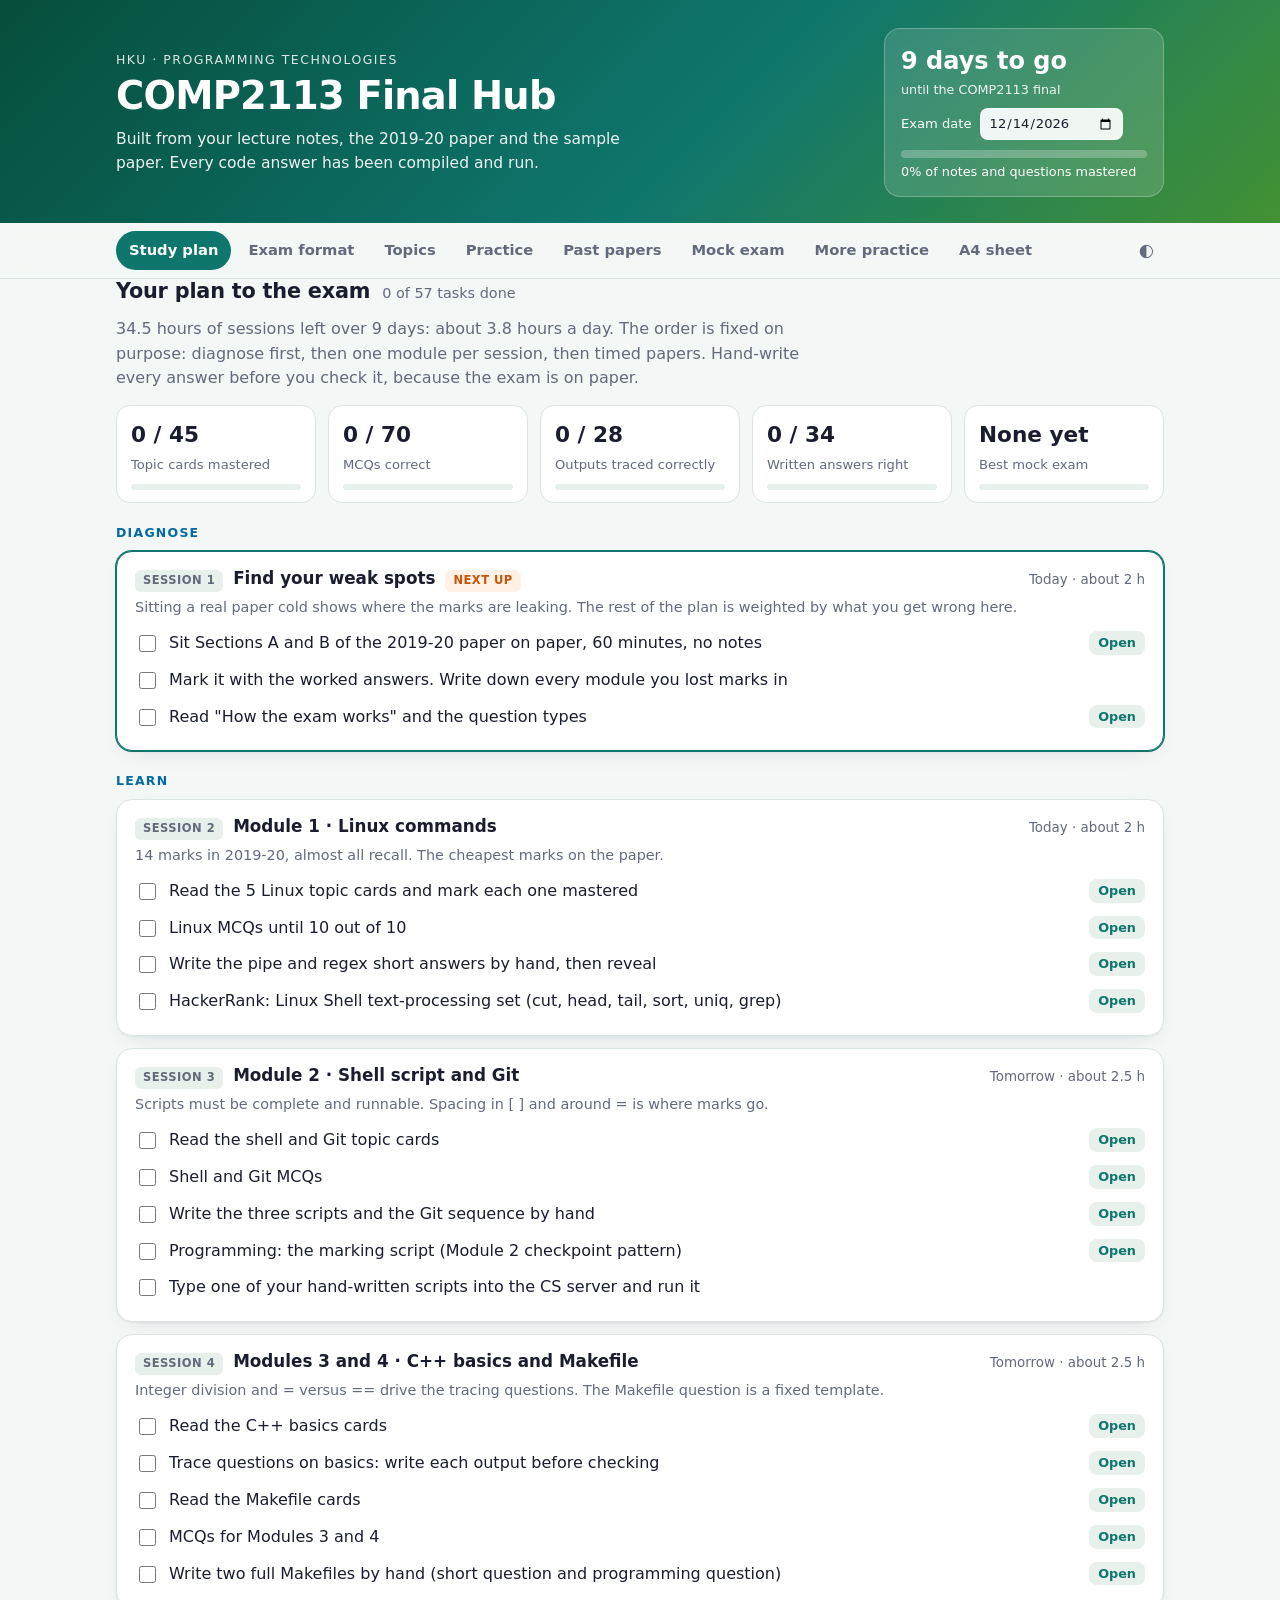
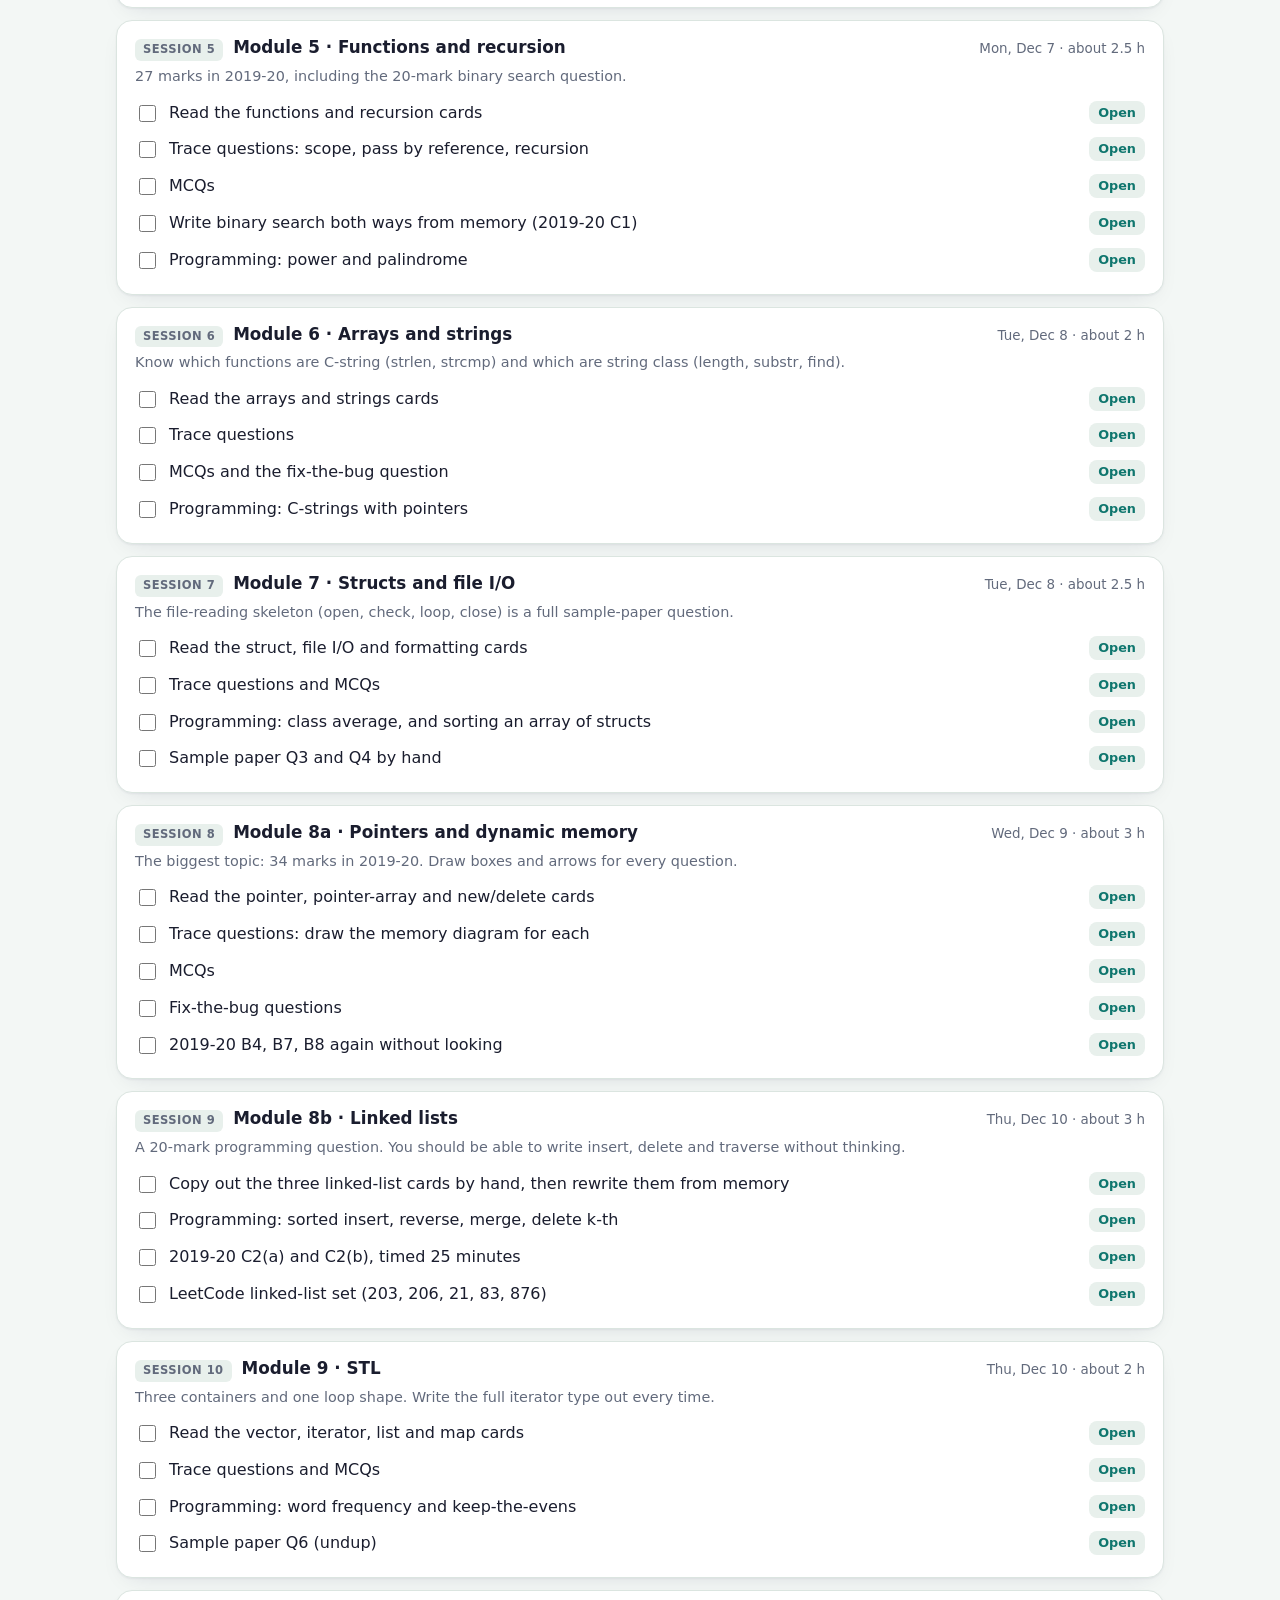
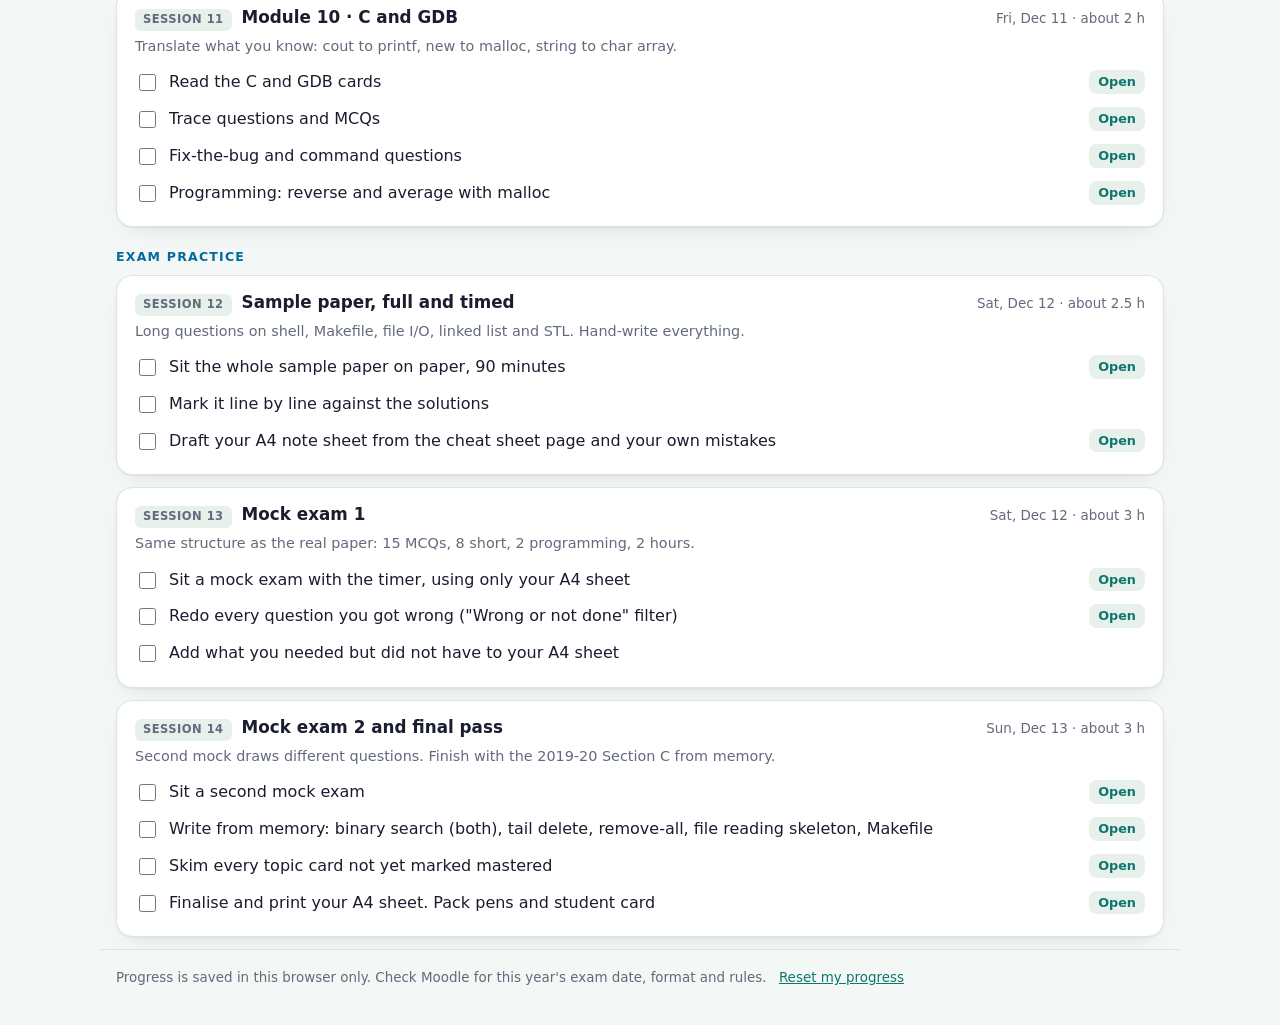
==== index.html @ 50d23483 "Add more external practice sources" ====
<!doctype html>
<html lang="en">
<head>
<meta charset="utf-8">
<meta name="viewport" content="width=device-width, initial-scale=1">
<title>COMP2113 Final Hub</title>
<meta name="description" content="Study plan, topic notes, practice questions, worked past papers and timed mock exams for the HKU COMP2113 final exam.">
<link rel="icon" href="data:image/svg+xml,%3Csvg xmlns='http://www.w3.org/2000/svg' viewBox='0 0 64 64'%3E%3Crect width='64' height='64' rx='14' fill='%230f766e'/%3E%3Ctext x='32' y='43' font-family='monospace' font-size='30' font-weight='700' text-anchor='middle' fill='white'%3E%3E_%3C/text%3E%3C/svg%3E">
<link rel="stylesheet" href="styles.css">
<script>
  try { var t = JSON.parse(localStorage.getItem('c2113') || '{}').theme; if (t) document.documentElement.dataset.theme = t; } catch (e) {}
</script>
</head>
<body>
<header class="hero">
  <div class="wrap hero-in">
    <div class="hero-text">
      <p class="eyebrow">HKU · Programming Technologies</p>
      <h1>COMP2113 Final Hub</h1>
      <p class="sub">Built from your lecture notes, the 2019-20 paper and the sample paper. Every code answer has been compiled and run.</p>
    </div>
    <div class="hero-side">
      <div class="count" id="count"></div>
      <label class="date">Exam date <input type="date" id="examDate"></label>
      <div class="overall">
        <div class="bar"><i id="overallBar"></i></div>
        <span id="overallTxt"></span>
      </div>
    </div>
  </div>
</header>

<nav class="tabs" id="tabs">
  <div class="wrap tabs-in">
    <button data-tab="plan">Study plan</button>
    <button data-tab="types">Exam format</button>
    <button data-tab="topics">Topics</button>
    <button data-tab="practice">Practice</button>
    <button data-tab="papers">Past papers</button>
    <button data-tab="mock">Mock exam</button>
    <button data-tab="external">More practice</button>
    <button data-tab="sheet">A4 sheet</button>
    <span class="spacer"></span>
    <button class="icon" id="themeBtn" title="Switch light / dark" aria-label="Switch light or dark theme">◐</button>
  </div>
</nav>

<main class="wrap" id="view"></main>

<footer class="wrap foot">
  Progress is saved in this browser only. Check Moodle for this year's exam date, format and rules.
  <button class="link" id="resetBtn">Reset my progress</button>
</footer>

<script src="data/topics.js"></script>
<script src="data/practice.js"></script>
<script src="data/papers.js"></script>
<script src="data/plan.js"></script>
<script src="data/sheet.js"></script>
<script src="app.js"></script>
</body>
</html>
---- styles.css ----
:root {
  --bg: #f3f7f5; --card: #fff; --soft: #e8f0ec; --text: #1a1d2e; --muted: #626a7c; --line: #dbe5e0;
  --a1: #0f766e; --a2: #0369a1; --exam: #c2570c; --exam-bg: #fff1e6; --ok: #15803d; --ok-bg: #e7f6ec;
  --bad: #b91c1c; --bad-bg: #fdecec; --code-bg: #f4f8f6; --code-text: #1f2437;
  --kw: #6d28d9; --str: #0f766e; --com: #7a8194; --num: #b45309;
  --shadow: 0 1px 2px rgba(20,20,60,.05), 0 8px 24px -12px rgba(20,20,60,.15);
  --hero: linear-gradient(135deg, #064e3b 0%, #0f766e 55%, #65a30d 130%);
  --mono: ui-monospace, "Cascadia Code", "SF Mono", Consolas, Menlo, monospace;
}
@media (prefers-color-scheme: dark) { :root:not([data-theme="light"]) {
  --bg: #0b1412; --card: #12201c; --soft: #182a25; --text: #e9ebf7; --muted: #9aa1b8; --line: #25392f;
  --a1: #34d399; --a2: #7dd3fc; --exam: #fb923c; --exam-bg: #33210f; --ok: #4ade80; --ok-bg: #12301f;
  --bad: #f87171; --bad-bg: #3a1717; --code-bg: #0d1815; --code-text: #dfe3f5;
  --kw: #b79cff; --str: #5eead4; --com: #7f87a3; --num: #fbbf24;
  --shadow: 0 1px 2px rgba(0,0,0,.3), 0 10px 28px -14px rgba(0,0,0,.6);
} }
:root[data-theme="dark"] {
  --bg: #0b1412; --card: #12201c; --soft: #182a25; --text: #e9ebf7; --muted: #9aa1b8; --line: #25392f;
  --a1: #34d399; --a2: #7dd3fc; --exam: #fb923c; --exam-bg: #33210f; --ok: #4ade80; --ok-bg: #12301f;
  --bad: #f87171; --bad-bg: #3a1717; --code-bg: #0d1815; --code-text: #dfe3f5;
  --kw: #b79cff; --str: #5eead4; --com: #7f87a3; --num: #fbbf24;
  --shadow: 0 1px 2px rgba(0,0,0,.3), 0 10px 28px -14px rgba(0,0,0,.6);
}

* { box-sizing: border-box; }
html { scroll-behavior: smooth; }
body { margin: 0; background: var(--bg); color: var(--text); font: 16px/1.55 system-ui, -apple-system, "Segoe UI", Roboto, sans-serif; }
.wrap { max-width: 1080px; margin: 0 auto; padding: 0 16px; }
h1, h2, h3 { line-height: 1.2; text-wrap: balance; margin: 0; }
p { margin: 0; }
button { font: inherit; color: inherit; cursor: pointer; }
a { color: var(--a1); }
code { font-family: var(--mono); font-size: .88em; background: var(--soft); padding: .08em .35em; border-radius: 5px; }
:focus-visible { outline: 2px solid var(--a1); outline-offset: 2px; }

/* hero */
.hero { background: var(--hero); color: #fff; }
.hero-in { display: flex; gap: 24px; align-items: center; justify-content: space-between; padding-top: 28px; padding-bottom: 26px; flex-wrap: wrap; }
.hero-text { flex: 1 1 380px; }
.eyebrow { font-size: .78rem; letter-spacing: .12em; text-transform: uppercase; opacity: .85; }
.hero h1 { font-size: clamp(1.7rem, 4vw, 2.4rem); margin: 4px 0 8px; letter-spacing: -.02em; }
.sub { opacity: .92; max-width: 56ch; font-size: .97rem; }
.hero-side { flex: 0 1 280px; background: rgba(255,255,255,.14); border: 1px solid rgba(255,255,255,.25); border-radius: 16px; padding: 14px 16px; backdrop-filter: blur(6px); }
.count { font-size: 1.5rem; font-weight: 700; font-variant-numeric: tabular-nums; }
.count small { display: block; font-size: .8rem; font-weight: 500; opacity: .9; }
.date { display: flex; align-items: center; gap: 8px; font-size: .82rem; margin: 8px 0 10px; }
.date input { font: inherit; padding: 4px 8px; border-radius: 8px; border: 1px solid rgba(255,255,255,.5); background: rgba(255,255,255,.92); color: #1a1d2e; }
.overall { font-size: .8rem; }
.overall .bar { background: rgba(255,255,255,.25); margin-bottom: 4px; }
.overall .bar i { background: #fff; }

/* tabs */
.tabs { position: sticky; top: 0; z-index: 20; background: color-mix(in srgb, var(--bg) 88%, transparent); backdrop-filter: blur(10px); border-bottom: 1px solid var(--line); }
.tabs-in { display: flex; gap: 4px; overflow-x: auto; padding-top: 8px; padding-bottom: 8px; scrollbar-width: none; }
.tabs-in::-webkit-scrollbar { display: none; }
.tabs button { border: 0; background: none; padding: 8px 13px; border-radius: 999px; white-space: nowrap; color: var(--muted); font-weight: 600; font-size: .92rem; }
.tabs button:hover { background: var(--soft); color: var(--text); }
.tabs button.on { background: var(--a1); color: #fff; }
:root[data-theme="dark"] .tabs button.on { color: #0b1412; }
@media (prefers-color-scheme: dark) { :root:not([data-theme="light"]) .tabs button.on { color: #0b1412; } }
.spacer { flex: 1; }
.tabs .icon { font-size: 1.1rem; padding: 6px 10px; }

main { padding-top: 22px; padding-bottom: 40px; min-height: 60vh; }
.foot { color: var(--muted); font-size: .84rem; padding-top: 18px; padding-bottom: 36px; border-top: 1px solid var(--line); }
.link { background: none; border: 0; color: var(--a1); text-decoration: underline; padding: 0; margin-left: 8px; }

/* shared */
.sec-head { display: flex; align-items: baseline; gap: 12px; flex-wrap: wrap; margin: 26px 0 12px; }
.sec-head:first-child { margin-top: 0; }
.sec-head h2 { font-size: 1.3rem; letter-spacing: -.01em; }
.sec-head .meta { color: var(--muted); font-size: .9rem; }
.lead { color: var(--muted); max-width: 70ch; margin-bottom: 14px; }
.card { background: var(--card); border: 1px solid var(--line); border-radius: 16px; padding: 16px 18px; box-shadow: var(--shadow); }
.stack { display: grid; gap: 14px; grid-template-columns: minmax(0, 1fr); }
.stack > *, .grid2 > * { min-width: 0; }
.grid2 { display: grid; gap: 14px; grid-template-columns: repeat(auto-fit, minmax(300px, 1fr)); }
.bar { height: 8px; border-radius: 99px; background: var(--soft); overflow: hidden; }
.bar i { display: block; height: 100%; width: 0; border-radius: 99px; background: var(--a1); transition: width .3s; }
.bar.ok i { background: var(--ok); }
.chips { display: flex; gap: 6px; flex-wrap: wrap; margin-bottom: 14px; }
.chip { border: 1px solid var(--line); background: var(--card); border-radius: 999px; padding: 5px 12px; font-size: .86rem; font-weight: 600; color: var(--muted); }
.chip:hover { color: var(--text); border-color: var(--a1); }
.chip.on { background: var(--a1); border-color: var(--a1); color: #fff; }
:root[data-theme="dark"] .chip.on { color: #0b1412; }
@media (prefers-color-scheme: dark) { :root:not([data-theme="light"]) .chip.on { color: #0b1412; } }
.chip .n { opacity: .75; font-weight: 500; margin-left: 4px; font-variant-numeric: tabular-nums; }
.tag { display: inline-block; font-size: .72rem; font-weight: 700; letter-spacing: .04em; text-transform: uppercase; padding: 2px 8px; border-radius: 6px; background: var(--soft); color: var(--muted); white-space: nowrap; }
.tag.exam { background: var(--exam-bg); color: var(--exam); }
.tag.ok { background: var(--ok-bg); color: var(--ok); }
.tag.bad { background: var(--bad-bg); color: var(--bad); }
.btn { border: 1px solid var(--line); background: var(--card); border-radius: 10px; padding: 7px 14px; font-weight: 600; font-size: .9rem; }
.btn:hover { border-color: var(--a1); }
.btn.pri { background: var(--a1); border-color: var(--a1); color: #fff; }
:root[data-theme="dark"] .btn.pri { color: #0b1412; }
@media (prefers-color-scheme: dark) { :root:not([data-theme="light"]) .btn.pri { color: #0b1412; } }
.btn.sm { padding: 4px 10px; font-size: .82rem; }
.row { display: flex; gap: 8px; align-items: center; flex-wrap: wrap; }
.muted { color: var(--muted); }
.small { font-size: .86rem; }

pre { margin: 10px 0; background: var(--code-bg); color: var(--code-text); border: 1px solid var(--line); border-radius: 12px; padding: 12px 14px; overflow-x: auto; font: 13.5px/1.55 var(--mono); tab-size: 4; }
pre .k { color: var(--kw); font-weight: 600; } pre .s { color: var(--str); } pre .c { color: var(--com); font-style: italic; } pre .n { color: var(--num); }

/* plan */
.today { border-color: var(--a1); box-shadow: 0 0 0 1px var(--a1), var(--shadow); }
.sess-top { display: flex; gap: 10px; align-items: baseline; flex-wrap: wrap; }
.sess-top h3 { font-size: 1.05rem; }
.sess-top .when { margin-left: auto; color: var(--muted); font-size: .84rem; font-variant-numeric: tabular-nums; }
.why { color: var(--muted); font-size: .9rem; margin: 4px 0 8px; }
.tasks { list-style: none; margin: 0; padding: 0; display: grid; gap: 2px; }
.tasks li { display: flex; gap: 10px; align-items: flex-start; padding: 5px 0; }
.tasks input { margin-top: 4px; width: 17px; height: 17px; accent-color: var(--a1); flex: none; }
.tasks label { flex: 1; cursor: pointer; }
.tasks li.done label { color: var(--muted); text-decoration: line-through; }
.go { border: 0; background: var(--soft); color: var(--a1); border-radius: 8px; padding: 2px 9px; font-size: .8rem; font-weight: 700; flex: none; }
.go:hover { background: var(--a1); color: #fff; }
.phase { font-size: .78rem; font-weight: 700; letter-spacing: .1em; text-transform: uppercase; color: var(--a2); margin: 20px 0 8px; }
.stats { display: grid; grid-template-columns: repeat(auto-fit, minmax(150px, 1fr)); gap: 12px; margin-bottom: 18px; }
.stat { background: var(--card); border: 1px solid var(--line); border-radius: 14px; padding: 12px 14px; }
.stat b { display: block; font-size: 1.35rem; font-variant-numeric: tabular-nums; }
.stat span { color: var(--muted); font-size: .82rem; }
.stat .bar { margin-top: 8px; height: 6px; }

/* topics */
.tcard h3 { font-size: 1.02rem; display: flex; gap: 8px; align-items: center; flex-wrap: wrap; }
.tcard h3 .master { margin-left: auto; }
.tcard ul { margin: 8px 0 0; padding-left: 18px; }
.tcard li { margin: 3px 0; font-size: .93rem; }
.trap { margin-top: 10px; background: var(--exam-bg); color: var(--text); border-left: 3px solid var(--exam); border-radius: 0 10px 10px 0; padding: 8px 12px; font-size: .92rem; }
.trap b { color: var(--exam); }
.master { border: 1px solid var(--line); background: none; border-radius: 999px; padding: 2px 10px; font-size: .78rem; font-weight: 700; color: var(--muted); }
.master.on { background: var(--ok-bg); border-color: var(--ok); color: var(--ok); }
.mod-head { display: flex; gap: 12px; align-items: center; margin: 26px 0 6px; }
.mod-head .num { width: 34px; height: 34px; border-radius: 10px; background: var(--a1); color: #fff; display: grid; place-items: center; font-weight: 800; flex: none; }
:root[data-theme="dark"] .mod-head .num { color: #0b1412; }
@media (prefers-color-scheme: dark) { :root:not([data-theme="light"]) .mod-head .num { color: #0b1412; } }
.mod-head h2 { font-size: 1.2rem; }
.search { font: inherit; padding: 7px 12px; border-radius: 10px; border: 1px solid var(--line); background: var(--card); color: var(--text); min-width: 200px; flex: 1 1 200px; max-width: 320px; }

/* questions */
.q { scroll-margin-top: 70px; }
.q-top { display: flex; gap: 8px; align-items: center; flex-wrap: wrap; margin-bottom: 6px; }
.q-top .num { font-weight: 800; color: var(--a1); }
.q-top .marks { margin-left: auto; color: var(--muted); font-size: .82rem; }
.q-text { font-size: .98rem; }
.opts { display: grid; gap: 6px; margin-top: 10px; }
.opt { text-align: left; border: 1px solid var(--line); background: var(--card); border-radius: 10px; padding: 8px 12px; display: flex; gap: 10px; align-items: baseline; font-size: .95rem; }
.opt:hover:not(:disabled) { border-color: var(--a1); }
.opt b { color: var(--muted); flex: none; }
.opt.mono span { font-family: var(--mono); font-size: .88rem; }
.opt.sel { border-color: var(--a1); background: var(--soft); }
.opt.right { border-color: var(--ok); background: var(--ok-bg); }
.opt.wrong { border-color: var(--bad); background: var(--bad-bg); }
.opt:disabled { cursor: default; color: inherit; }
.explain { margin-top: 10px; padding: 9px 12px; border-radius: 10px; background: var(--soft); font-size: .92rem; }
.explain.ok { background: var(--ok-bg); } .explain.bad { background: var(--bad-bg); }
.ans-in { font: 14px var(--mono); padding: 8px 10px; border-radius: 10px; border: 1px solid var(--line); background: var(--code-bg); color: var(--code-text); flex: 1 1 220px; min-width: 0; }
textarea.ans-in { width: 100%; min-height: 110px; resize: vertical; display: block; margin-top: 8px; }
.notes { margin: 8px 0 0; padding-left: 18px; font-size: .92rem; }

/* exam format */
.wbar { display: grid; grid-template-columns: 150px 1fr 44px; gap: 10px; align-items: center; font-size: .9rem; padding: 4px 0; }
.wbar .bar { height: 12px; }
.wbar .v { text-align: right; font-variant-numeric: tabular-nums; font-weight: 700; }
.wbar small { grid-column: 2 / 4; color: var(--muted); margin-top: -4px; }
table.plain { border-collapse: collapse; width: 100%; font-size: .93rem; }
table.plain th, table.plain td { text-align: left; padding: 7px 10px; border-bottom: 1px solid var(--line); vertical-align: top; }
table.plain th { color: var(--muted); font-size: .78rem; text-transform: uppercase; letter-spacing: .06em; }
.steps { margin: 6px 0 0; padding-left: 20px; } .steps li { margin: 4px 0; }

/* mock */
.timer { position: sticky; top: 52px; z-index: 15; display: flex; gap: 12px; align-items: center; justify-content: space-between; background: var(--card); border: 1px solid var(--a1); border-radius: 14px; padding: 10px 16px; margin-bottom: 14px; box-shadow: var(--shadow); }
.timer .t { font: 700 1.4rem var(--mono); font-variant-numeric: tabular-nums; }
.timer .t.low { color: var(--bad); }
.score { font-size: 2.2rem; font-weight: 800; font-variant-numeric: tabular-nums; }
.self { display: flex; gap: 8px; align-items: center; margin-top: 10px; font-size: .9rem; }
.self input { width: 64px; font: inherit; padding: 4px 8px; border-radius: 8px; border: 1px solid var(--line); background: var(--card); color: var(--text); }

/* external */
.ext li { display: grid; grid-template-columns: auto 1fr; gap: 10px; padding: 7px 0; border-bottom: 1px solid var(--line); }
.ext li:last-child { border-bottom: 0; }
.ext ul { list-style: none; margin: 8px 0 0; padding: 0; }
.ext input { width: 17px; height: 17px; margin-top: 4px; accent-color: var(--a1); }
.ext a { font-weight: 600; text-decoration: none; } .ext a:hover { text-decoration: underline; }
.ext small { display: block; color: var(--muted); }

/* A4 sheet */
.sheet { background: #fff; color: #111; border: 1px solid var(--line); border-radius: 8px; padding: 14px; columns: 3 230px; column-gap: 14px; font-size: 11px; line-height: 1.32; }
.sheet h4 { margin: 0 0 3px; font-size: 11.5px; background: #111; color: #fff; padding: 1px 5px; border-radius: 3px; break-after: avoid; }
.sheet section { break-inside: avoid; margin-bottom: 7px; }
.sheet pre { margin: 2px 0; padding: 3px 5px; background: #f3f3f3; color: #111; border: 0; border-radius: 3px; font-size: 9.6px; line-height: 1.28; white-space: pre-wrap; }
.sheet p { margin: 2px 0; } .sheet b { color: #000; }
.sheet code { background: #eee; color: #111; font-size: 9.6px; padding: 0 2px; }

@media (max-width: 560px) {
  .wbar { grid-template-columns: 96px 1fr 36px; }
  .timer { top: 48px; }
  .card { padding: 14px; }
}
@media (prefers-reduced-motion: reduce) { * { transition: none !important; scroll-behavior: auto !important; } }

@media print {
  @page { size: A4; margin: 7mm; }
  body { background: #fff; }
  .hero, .tabs, .foot, .no-print { display: none !important; }
  main { padding: 0; max-width: none; }
  .sheet { border: 0; padding: 0; columns: 3; font-size: 7.6pt; }
  .sheet pre, .sheet code { font-size: 6.9pt; }
  .card { box-shadow: none; break-inside: avoid; }
  pre { white-space: pre-wrap; }
}
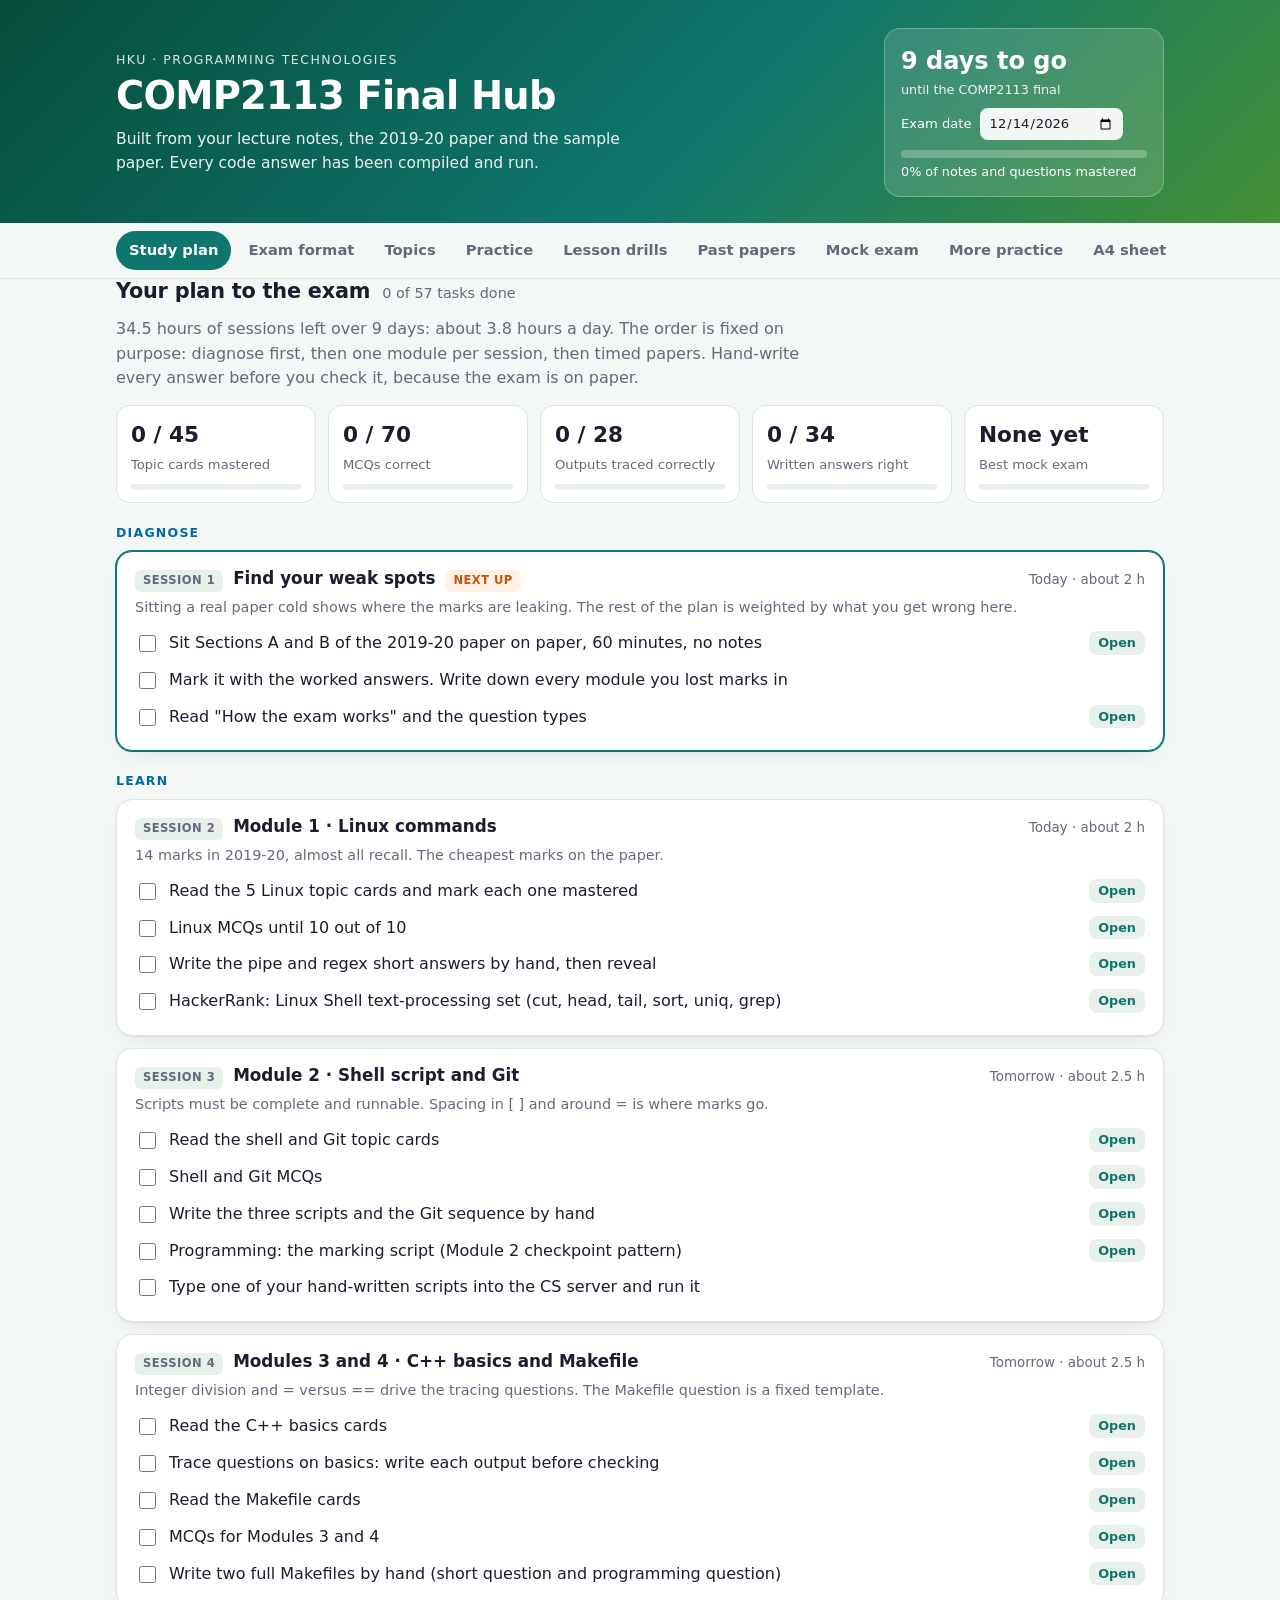
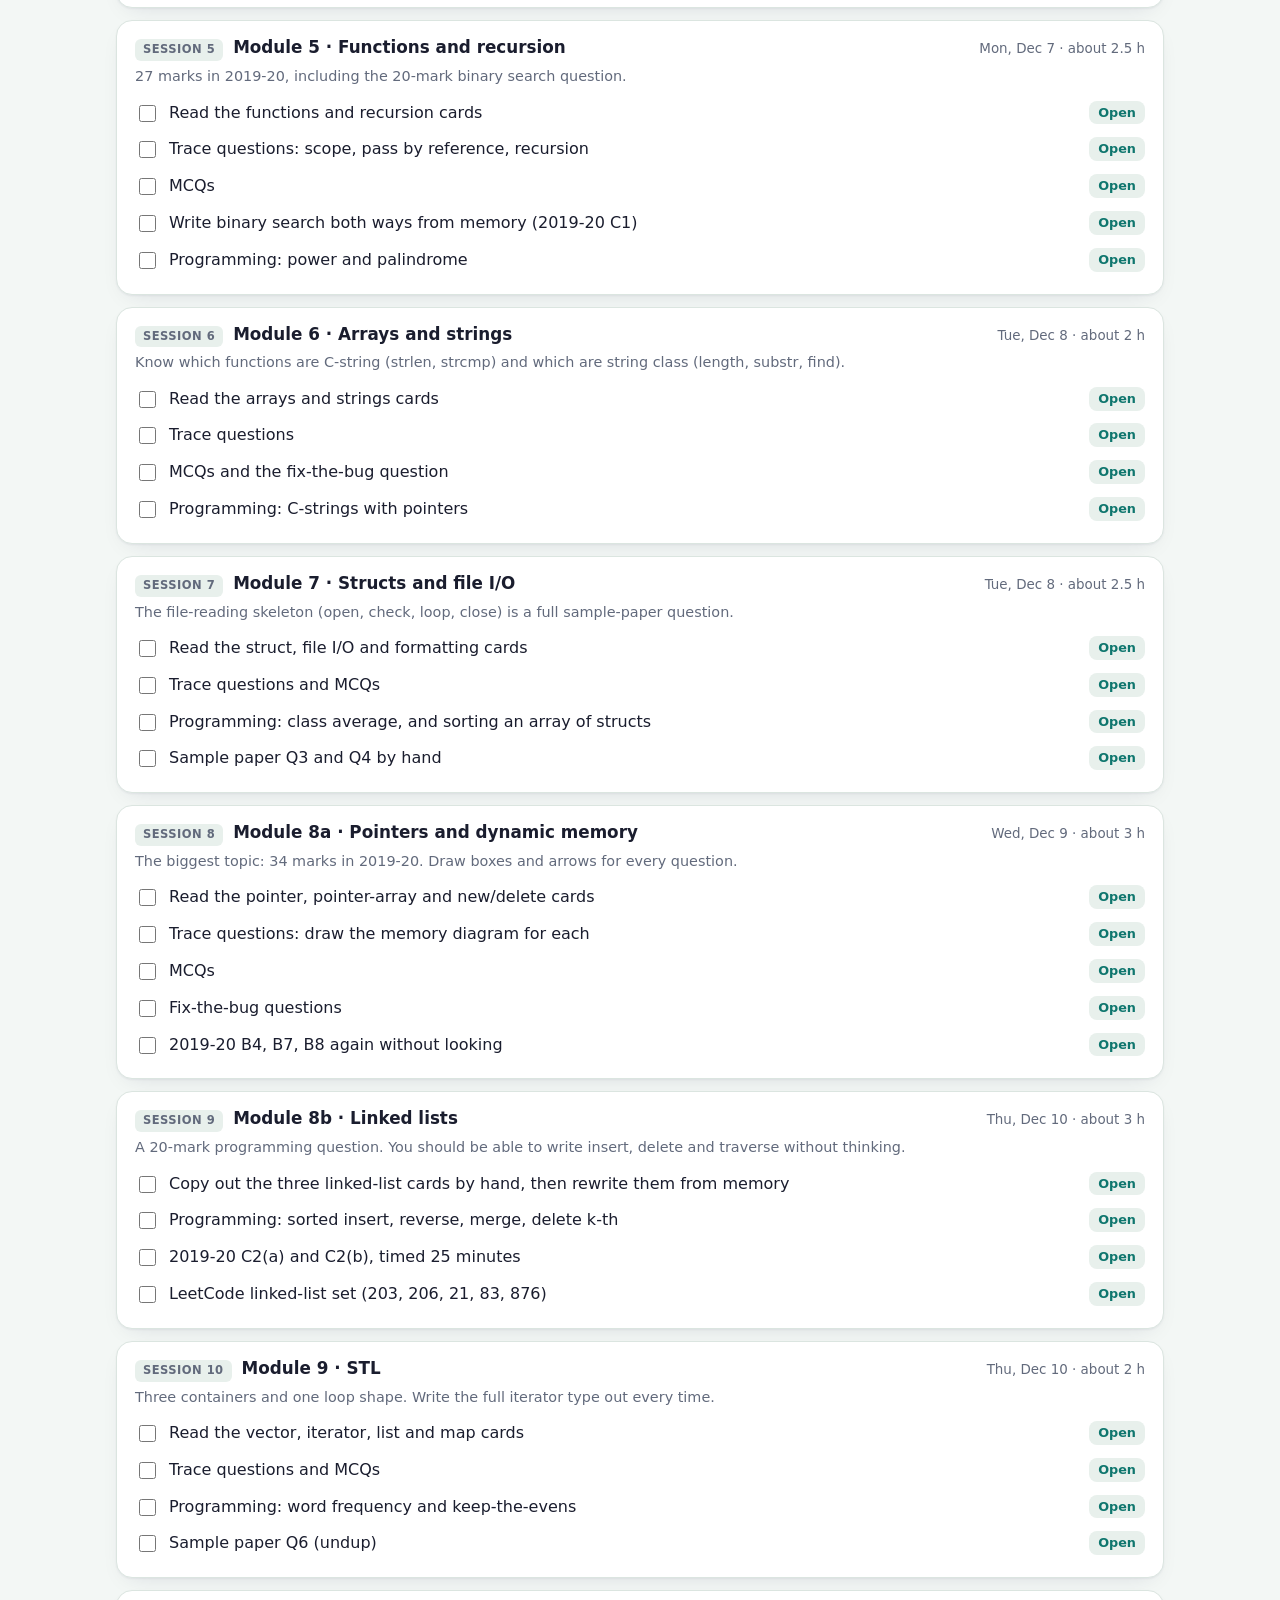
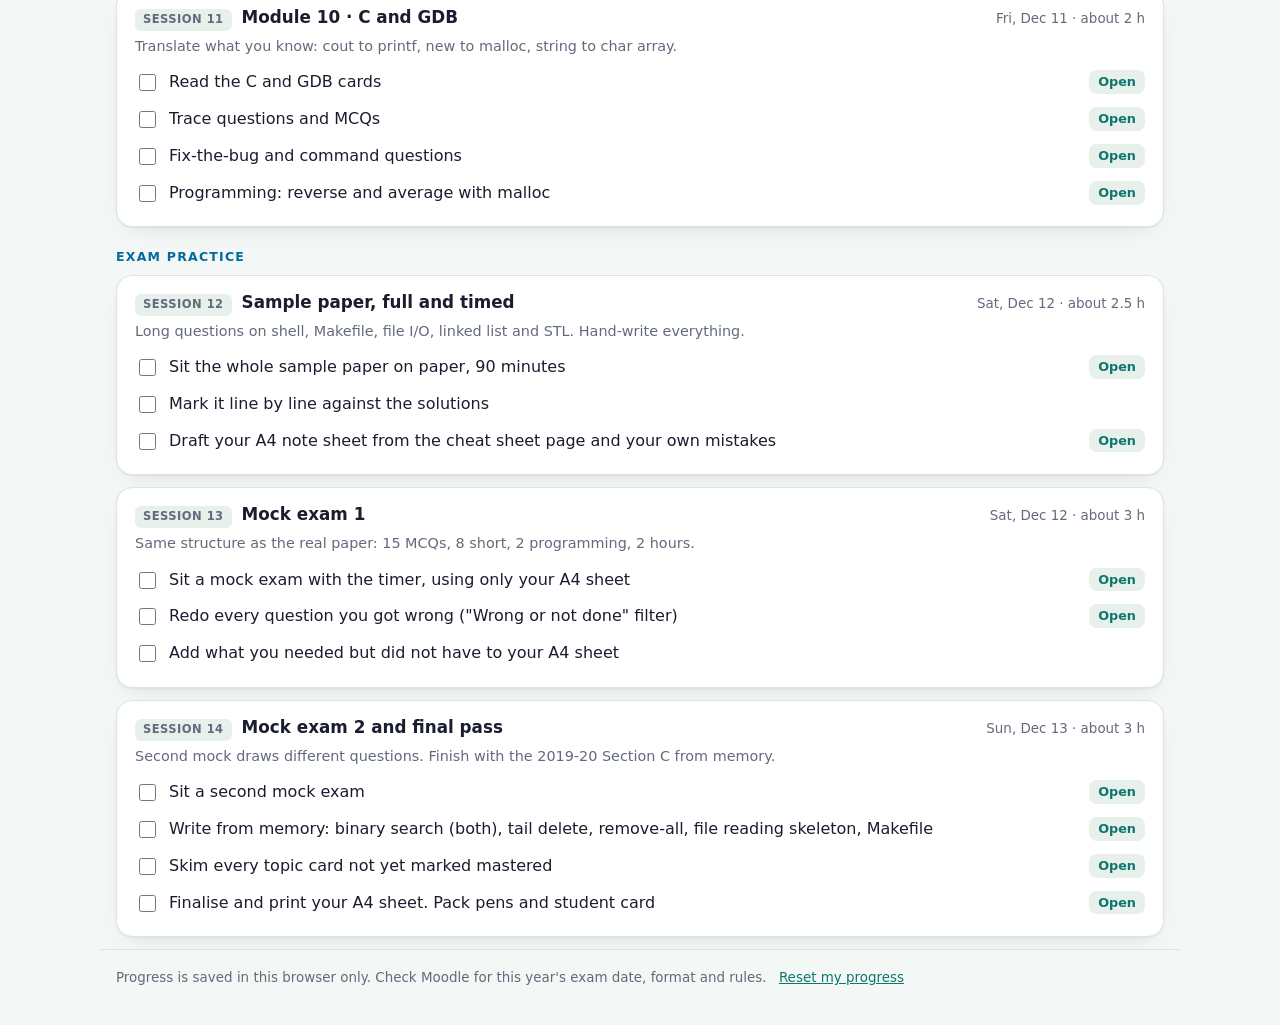
==== commit 58e1b540: "Add Lesson drills tab with detail MCQs for Modules 1-7" ====
--- a/index.html
+++ b/index.html
@@ -36,6 +36,7 @@
     <button data-tab="types">Exam format</button>
     <button data-tab="topics">Topics</button>
     <button data-tab="practice">Practice</button>
+    <button data-tab="drill">Lesson drills</button>
     <button data-tab="papers">Past papers</button>
     <button data-tab="mock">Mock exam</button>
     <button data-tab="external">More practice</button>
@@ -57,6 +58,13 @@
 <script src="data/papers.js"></script>
 <script src="data/plan.js"></script>
 <script src="data/sheet.js"></script>
+<script src="data/drill/m1.js"></script>
+<script src="data/drill/m2.js"></script>
+<script src="data/drill/m3.js"></script>
+<script src="data/drill/m4.js"></script>
+<script src="data/drill/m5.js"></script>
+<script src="data/drill/m6.js"></script>
+<script src="data/drill/m7.js"></script>
 <script src="app.js"></script>
 </body>
 </html>
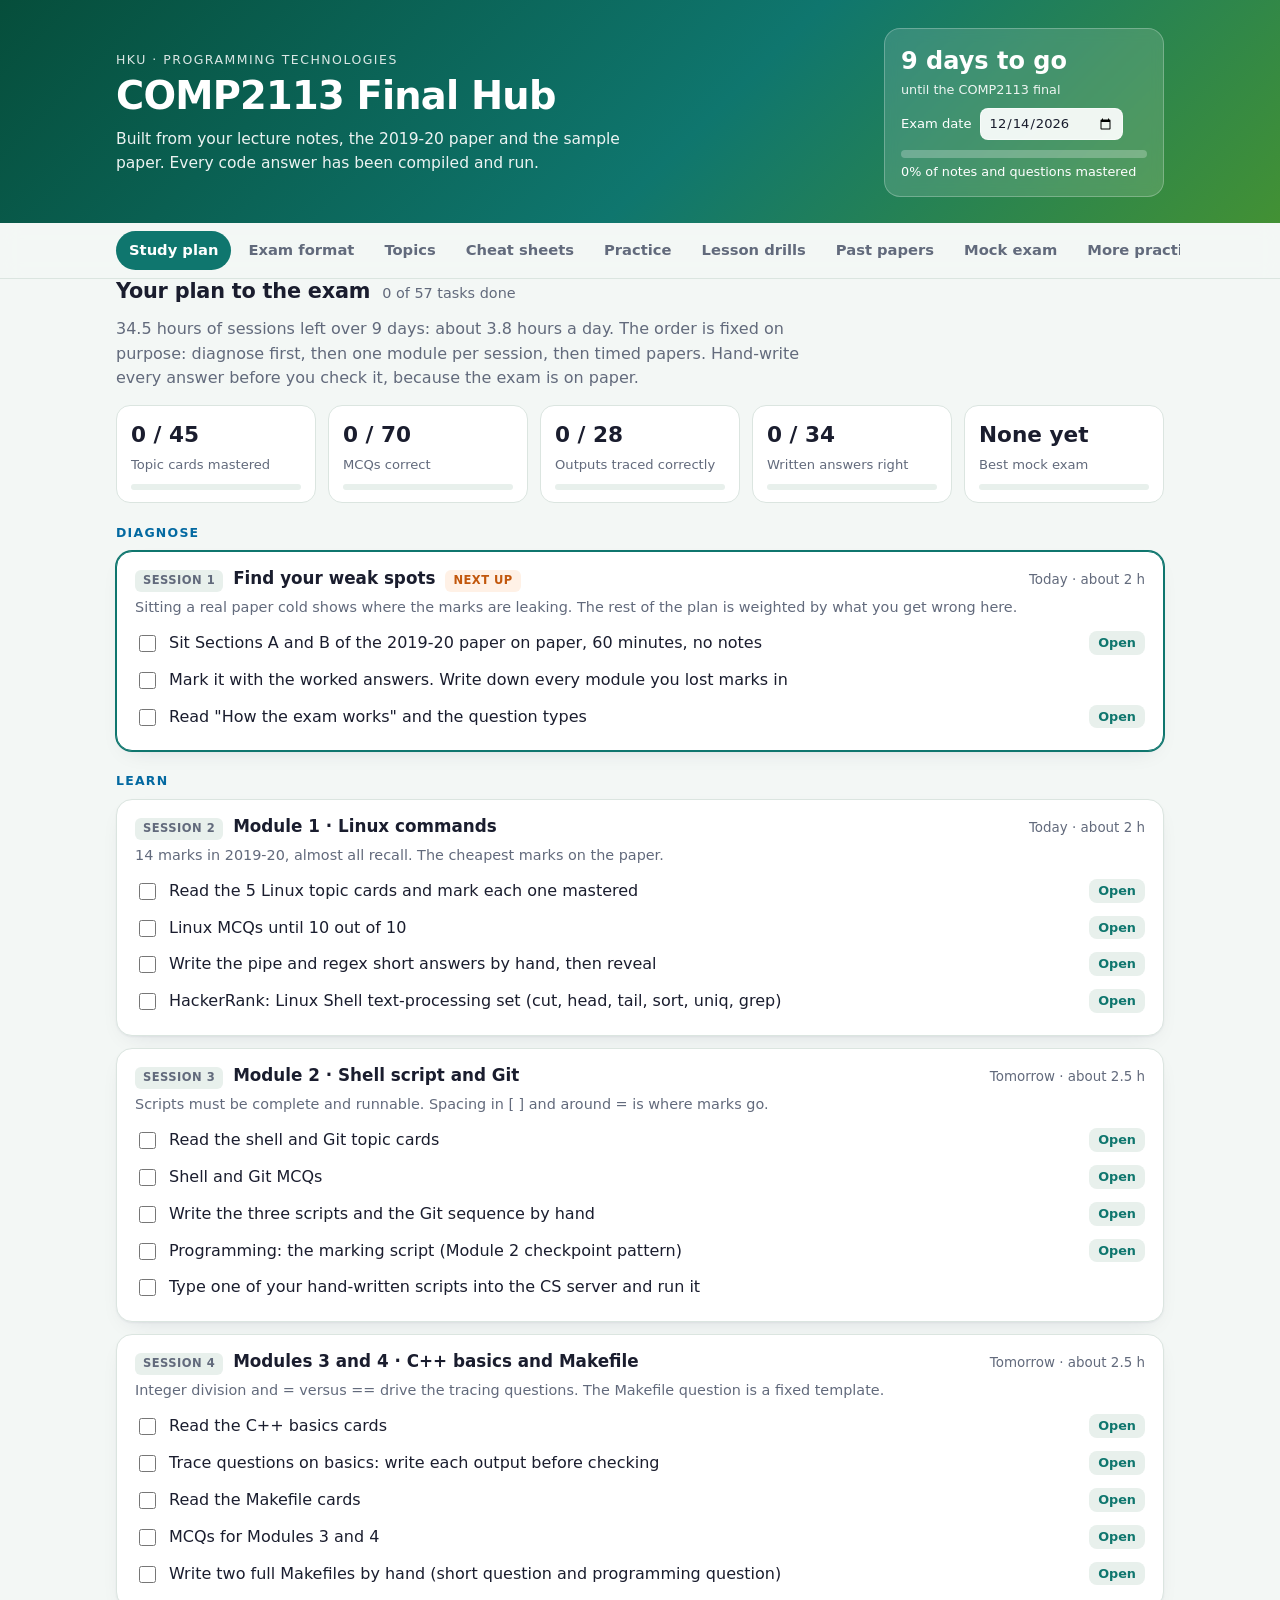
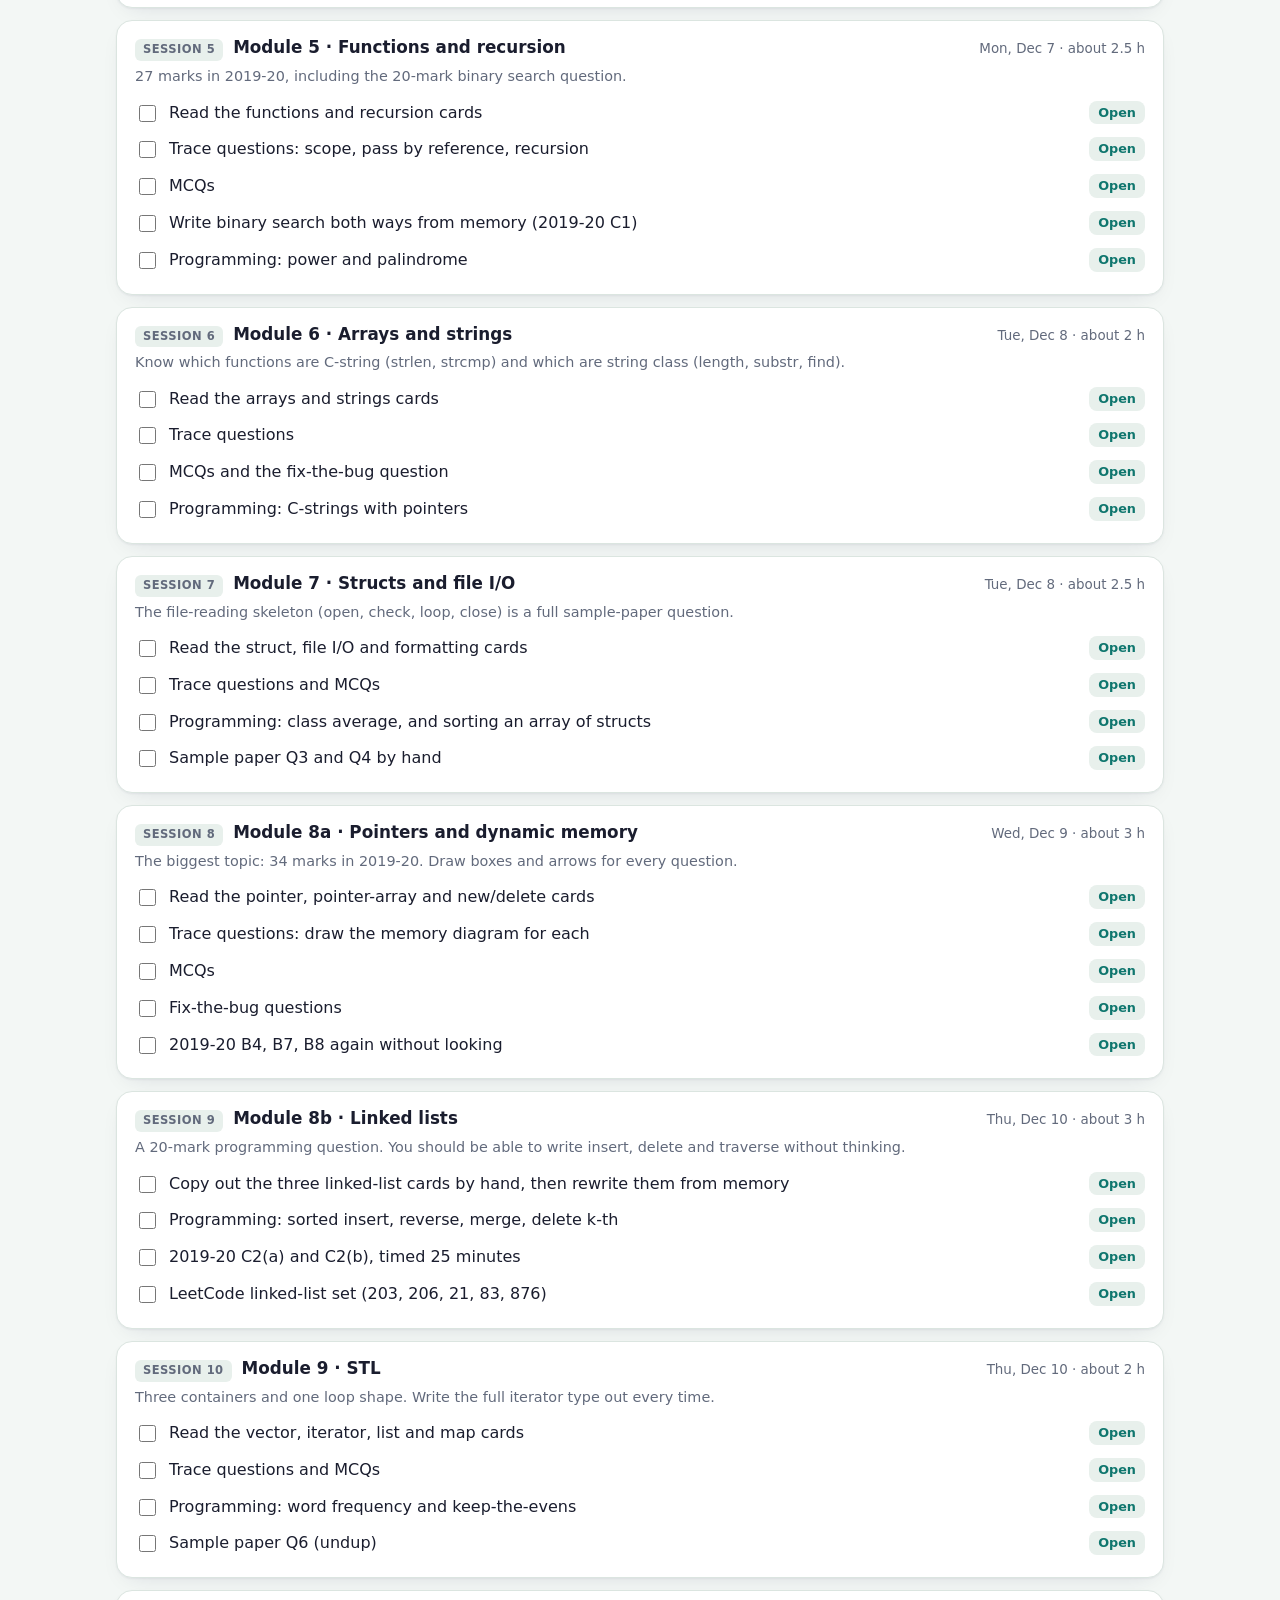
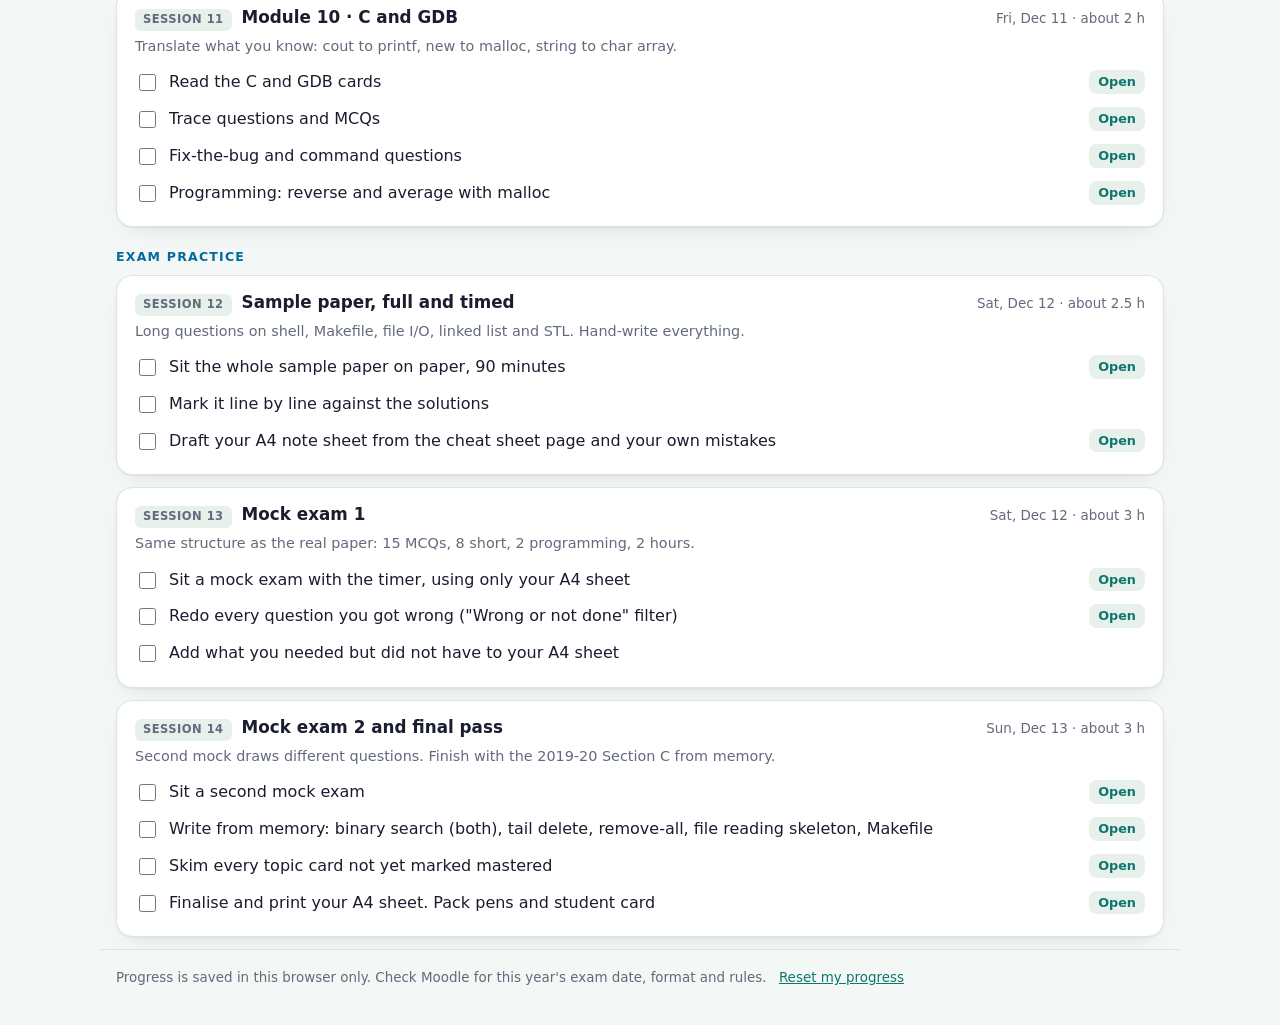
==== commit 4d60aa5a: "Add visual cheat sheets for every module and a Cheat sheets tab One page per module (M1-2 to M10) wi" ====
--- a/index.html
+++ b/index.html
@@ -35,6 +35,7 @@
     <button data-tab="plan">Study plan</button>
     <button data-tab="types">Exam format</button>
     <button data-tab="topics">Topics</button>
+    <button data-tab="cheats">Cheat sheets</button>
     <button data-tab="practice">Practice</button>
     <button data-tab="drill">Lesson drills</button>
     <button data-tab="papers">Past papers</button>
@@ -65,6 +66,9 @@
 <script src="data/drill/m5.js"></script>
 <script src="data/drill/m6.js"></script>
 <script src="data/drill/m7.js"></script>
+<script src="data/drill/m8.js"></script>
+<script src="data/drill/m9.js"></script>
+<script src="data/drill/m10.js"></script>
 <script src="app.js"></script>
 </body>
 </html>
--- a/styles.css
+++ b/styles.css
@@ -108,6 +108,14 @@
 .sess-top h3 { font-size: 1.05rem; }
 .sess-top .when { margin-left: auto; color: var(--muted); font-size: .84rem; font-variant-numeric: tabular-nums; }
 .why { color: var(--muted); font-size: .9rem; margin: 4px 0 8px; }
+.cheat { display: flex; flex-direction: column; gap: 6px; text-decoration: none; color: var(--text); transition: border-color .15s, transform .15s; }
+.cheat:hover, .cheat:focus-visible { border-color: var(--a1); transform: translateY(-2px); }
+.cheat h3 { font-size: 1.05rem; }
+.cheat .tag { align-self: flex-start; background: var(--a1); color: #fff; }
+:root[data-theme="dark"] .cheat .tag { color: #0b1412; }
+@media (prefers-color-scheme: dark) { :root:not([data-theme="light"]) .cheat .tag { color: #0b1412; } }
+.cheat small { color: var(--a1); font-weight: 600; margin-top: auto; }
+@media (prefers-reduced-motion: reduce) { .cheat { transition: none; } .cheat:hover { transform: none; } }
 .tasks { list-style: none; margin: 0; padding: 0; display: grid; gap: 2px; }
 .tasks li { display: flex; gap: 10px; align-items: flex-start; padding: 5px 0; }
 .tasks input { margin-top: 4px; width: 17px; height: 17px; accent-color: var(--a1); flex: none; }
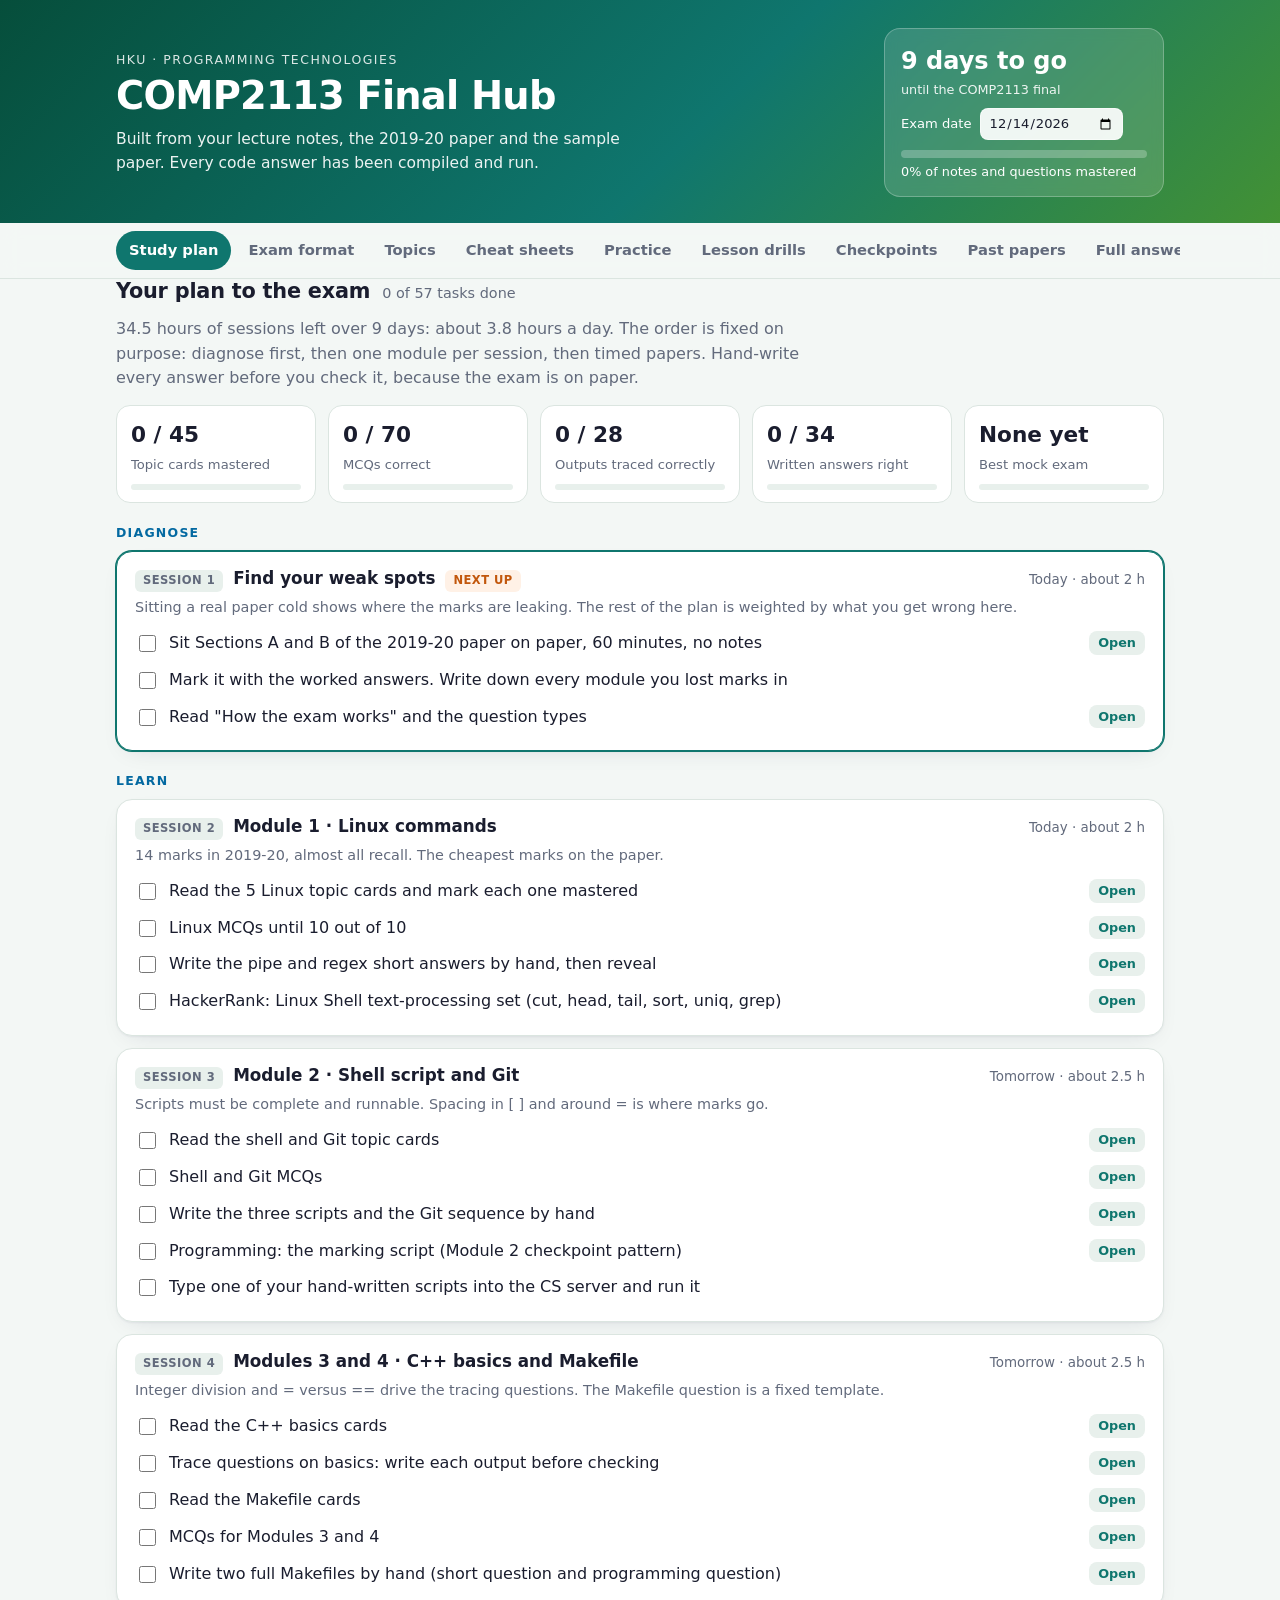
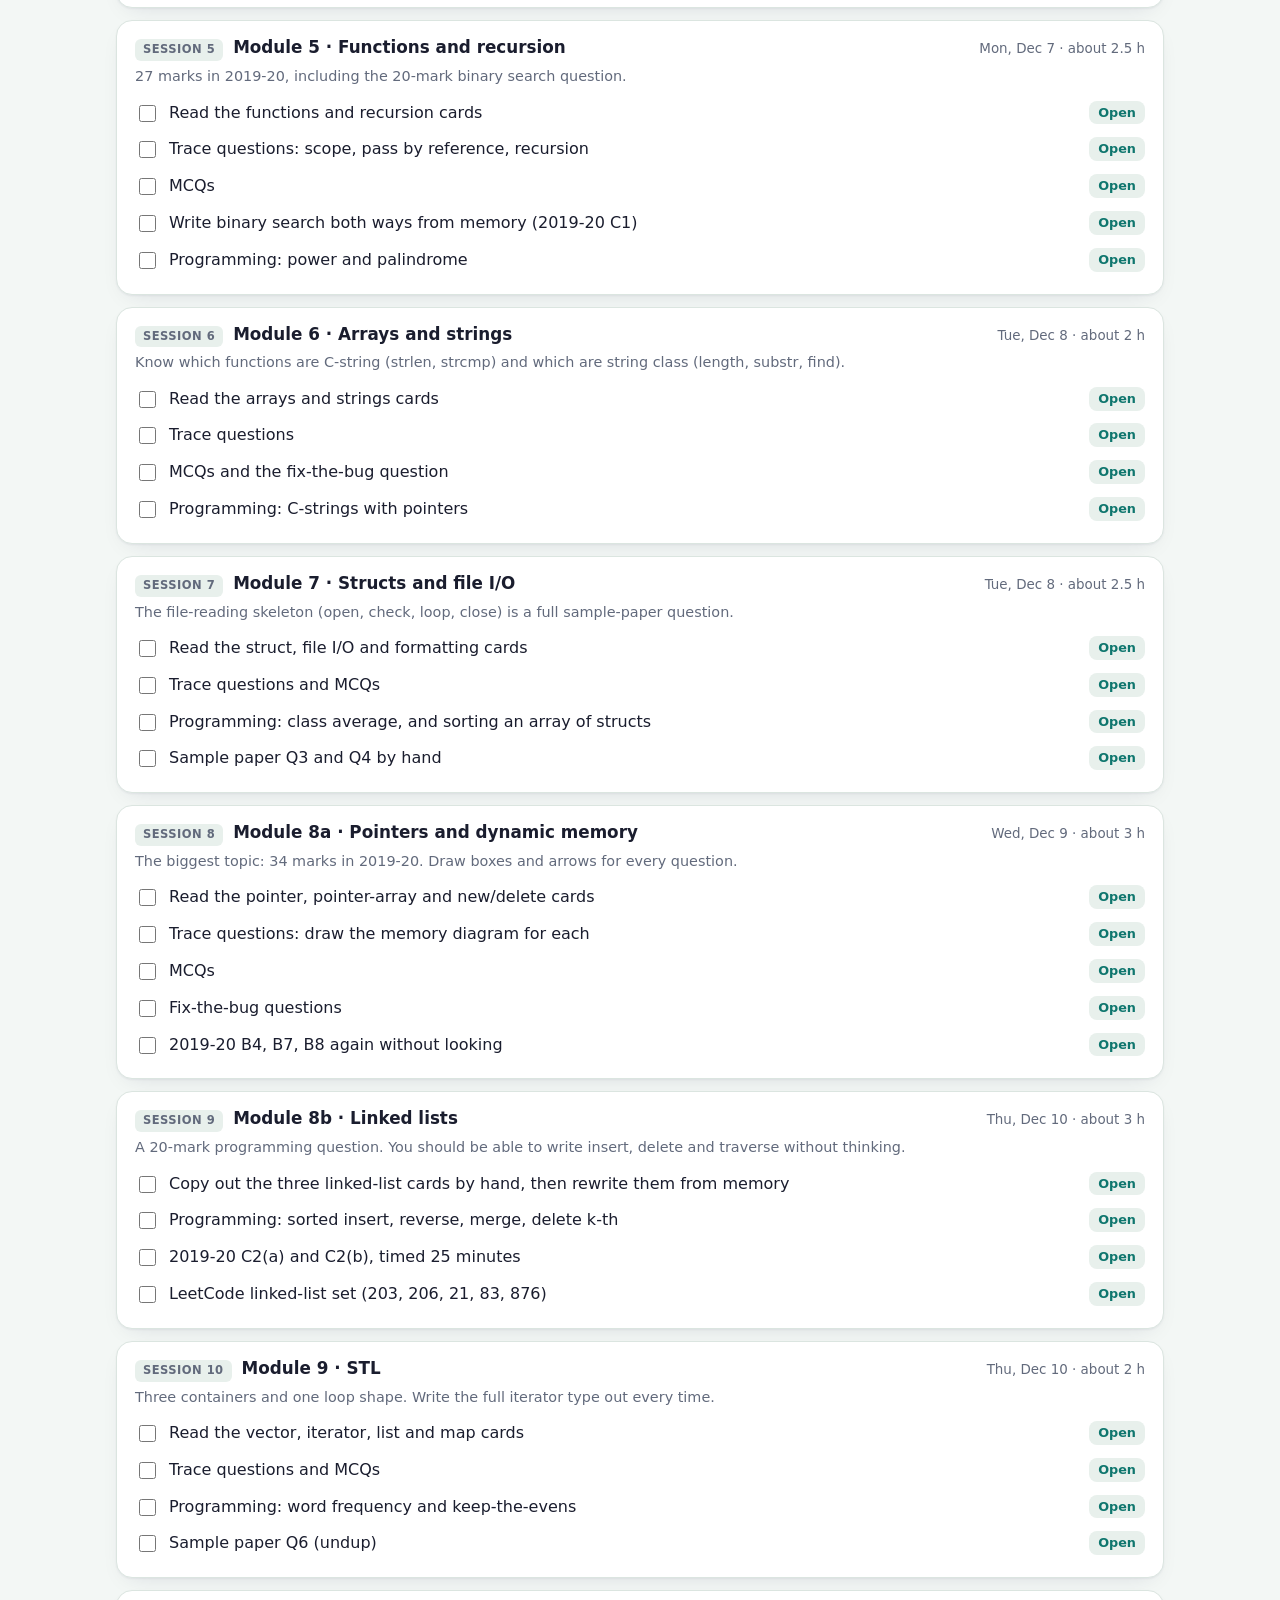
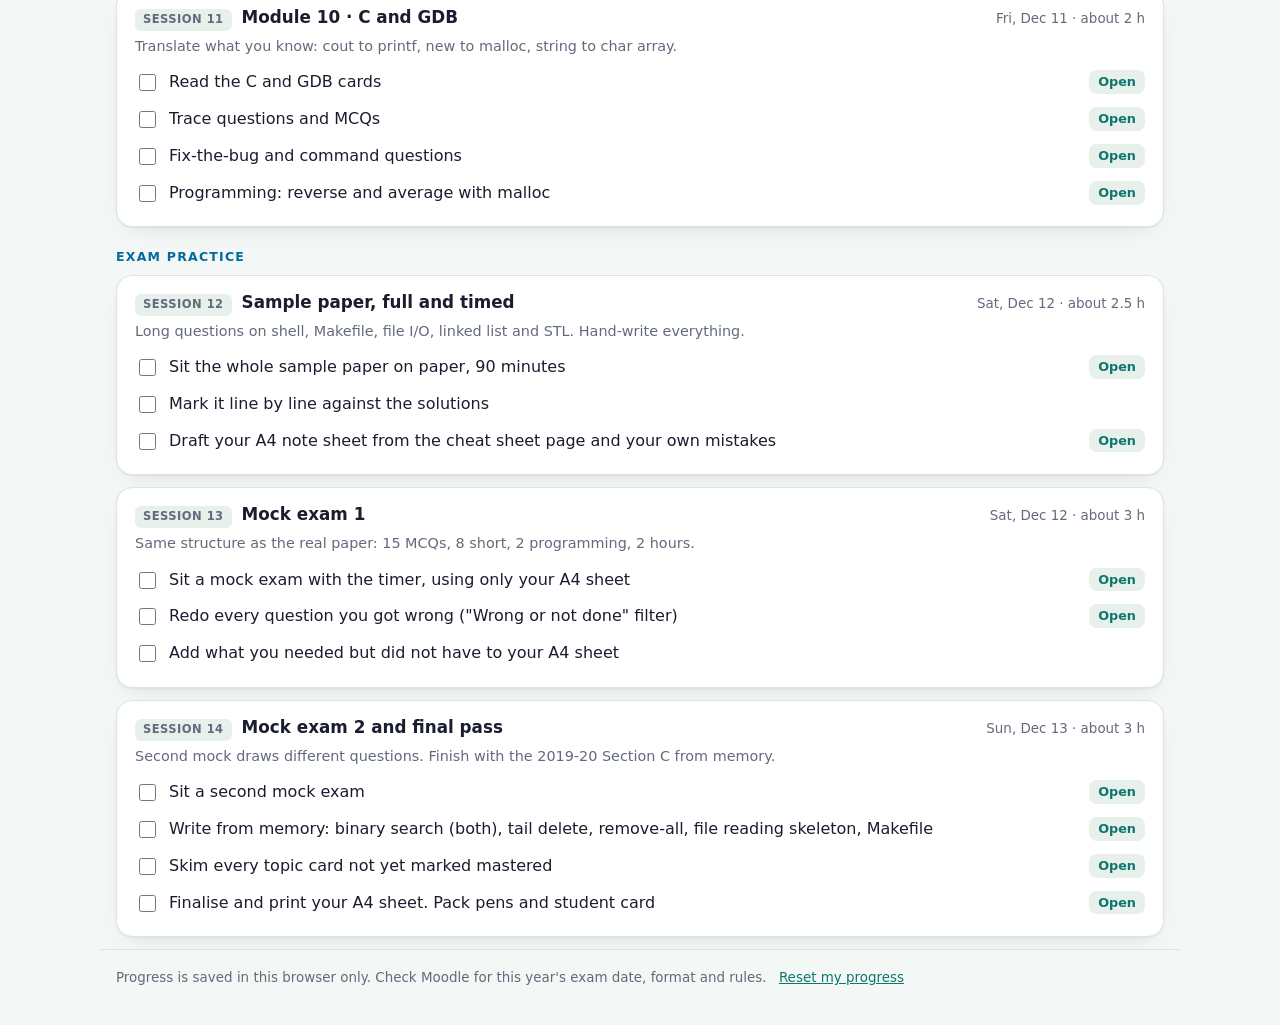
==== commit d5d8807c: "Add Checkpoints guide with twin questions and a Full answers tab for both past papers Checkpoints ar" ====
--- a/index.html
+++ b/index.html
@@ -38,7 +38,9 @@
     <button data-tab="cheats">Cheat sheets</button>
     <button data-tab="practice">Practice</button>
     <button data-tab="drill">Lesson drills</button>
+    <button data-tab="checkpoints">Checkpoints</button>
     <button data-tab="papers">Past papers</button>
+    <button data-tab="answers">Full answers</button>
     <button data-tab="mock">Mock exam</button>
     <button data-tab="external">More practice</button>
     <button data-tab="sheet">A4 sheet</button>
@@ -59,6 +61,8 @@
 <script src="data/papers.js"></script>
 <script src="data/plan.js"></script>
 <script src="data/sheet.js"></script>
+<script src="data/checkpoints.js"></script>
+<script src="data/answerkeys.js"></script>
 <script src="data/drill/m1.js"></script>
 <script src="data/drill/m2.js"></script>
 <script src="data/drill/m3.js"></script>
--- a/styles.css
+++ b/styles.css
@@ -177,6 +177,29 @@
 table.plain th { color: var(--muted); font-size: .78rem; text-transform: uppercase; letter-spacing: .06em; }
 .steps { margin: 6px 0 0; padding-left: 20px; } .steps li { margin: 4px 0; }
 
+/* answer keys and checkpoints */
+.key-ans { display: flex; gap: 10px; align-items: baseline; flex-wrap: wrap; margin-top: 12px; padding: 9px 12px; border-radius: 10px; background: var(--ok-bg); border-left: 3px solid var(--ok); }
+.key-ans span { font-size: .75rem; font-weight: 700; letter-spacing: .06em; text-transform: uppercase; color: var(--ok); }
+.key-ans b, .key-ans code { font-family: var(--mono); font-size: .9rem; overflow-wrap: anywhere; }
+.key-block { margin-top: 12px; }
+.key-block h4 { margin: 0 0 4px; font-size: .78rem; letter-spacing: .06em; text-transform: uppercase; color: var(--muted); }
+.key-block table.plain { margin: 6px 0; }
+.key-block pre { white-space: pre; }
+.key .opt { cursor: default; }
+.why-opt { display: block; color: var(--muted); font-family: system-ui, -apple-system, "Segoe UI", Roboto, sans-serif; font-size: .84rem; margin-top: 2px; }
+.cp-table td { font-size: .9rem; }
+.cp-table td:first-child { white-space: nowrap; }
+.cp-table td:last-child { min-width: 120px; }
+.cp-table summary { cursor: pointer; color: var(--a1); font-weight: 600; font-size: .85rem; }
+.cp-table details[open] summary { margin-bottom: 4px; }
+@media (max-width: 700px) {
+  .cp-table table, .cp-table tbody, .cp-table tr, .cp-table td { display: block; width: 100%; }
+  .cp-table tr:first-child { display: none; }
+  .cp-table tr { padding: 8px 0; border-bottom: 1px solid var(--line); }
+  .cp-table td { border: 0; padding: 2px 0; }
+  .cp-table td:first-child { white-space: normal; }
+}
+
 /* mock */
 .timer { position: sticky; top: 52px; z-index: 15; display: flex; gap: 12px; align-items: center; justify-content: space-between; background: var(--card); border: 1px solid var(--a1); border-radius: 14px; padding: 10px 16px; margin-bottom: 14px; box-shadow: var(--shadow); }
 .timer .t { font: 700 1.4rem var(--mono); font-variant-numeric: tabular-nums; }
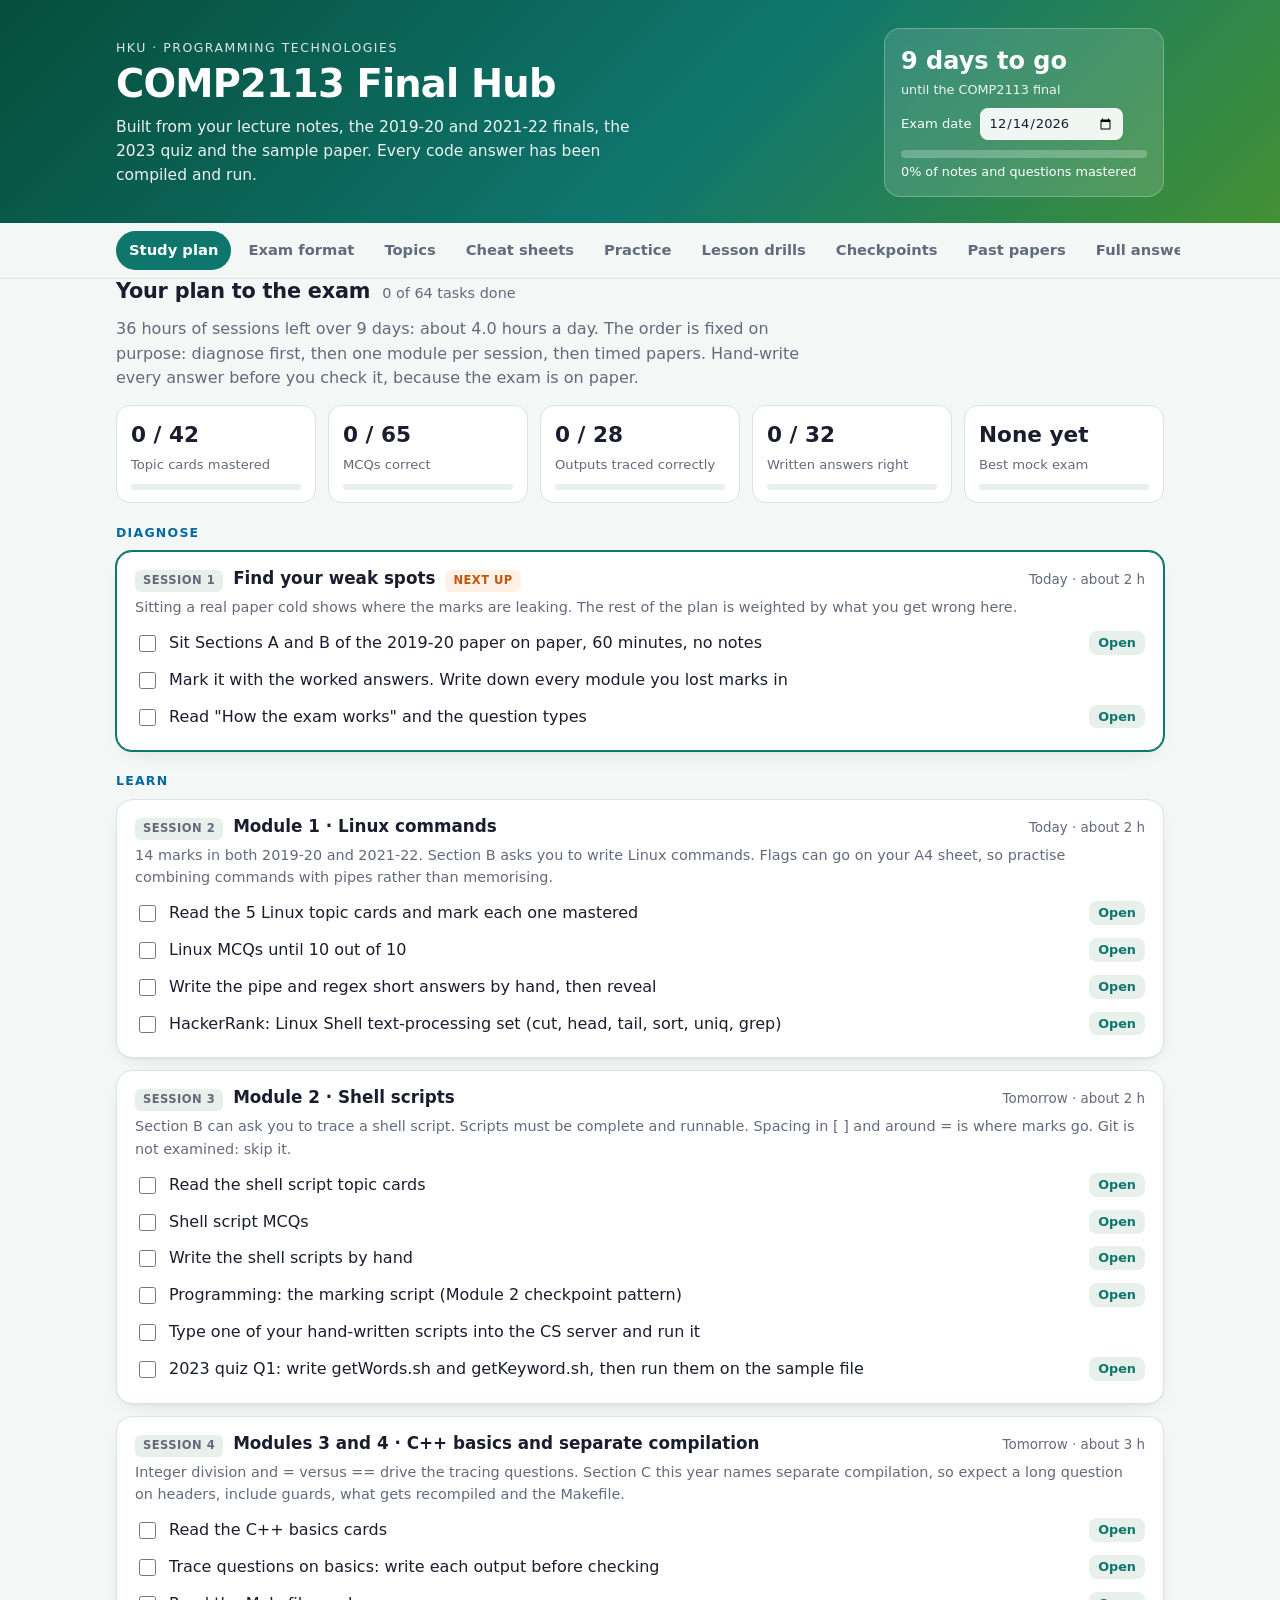
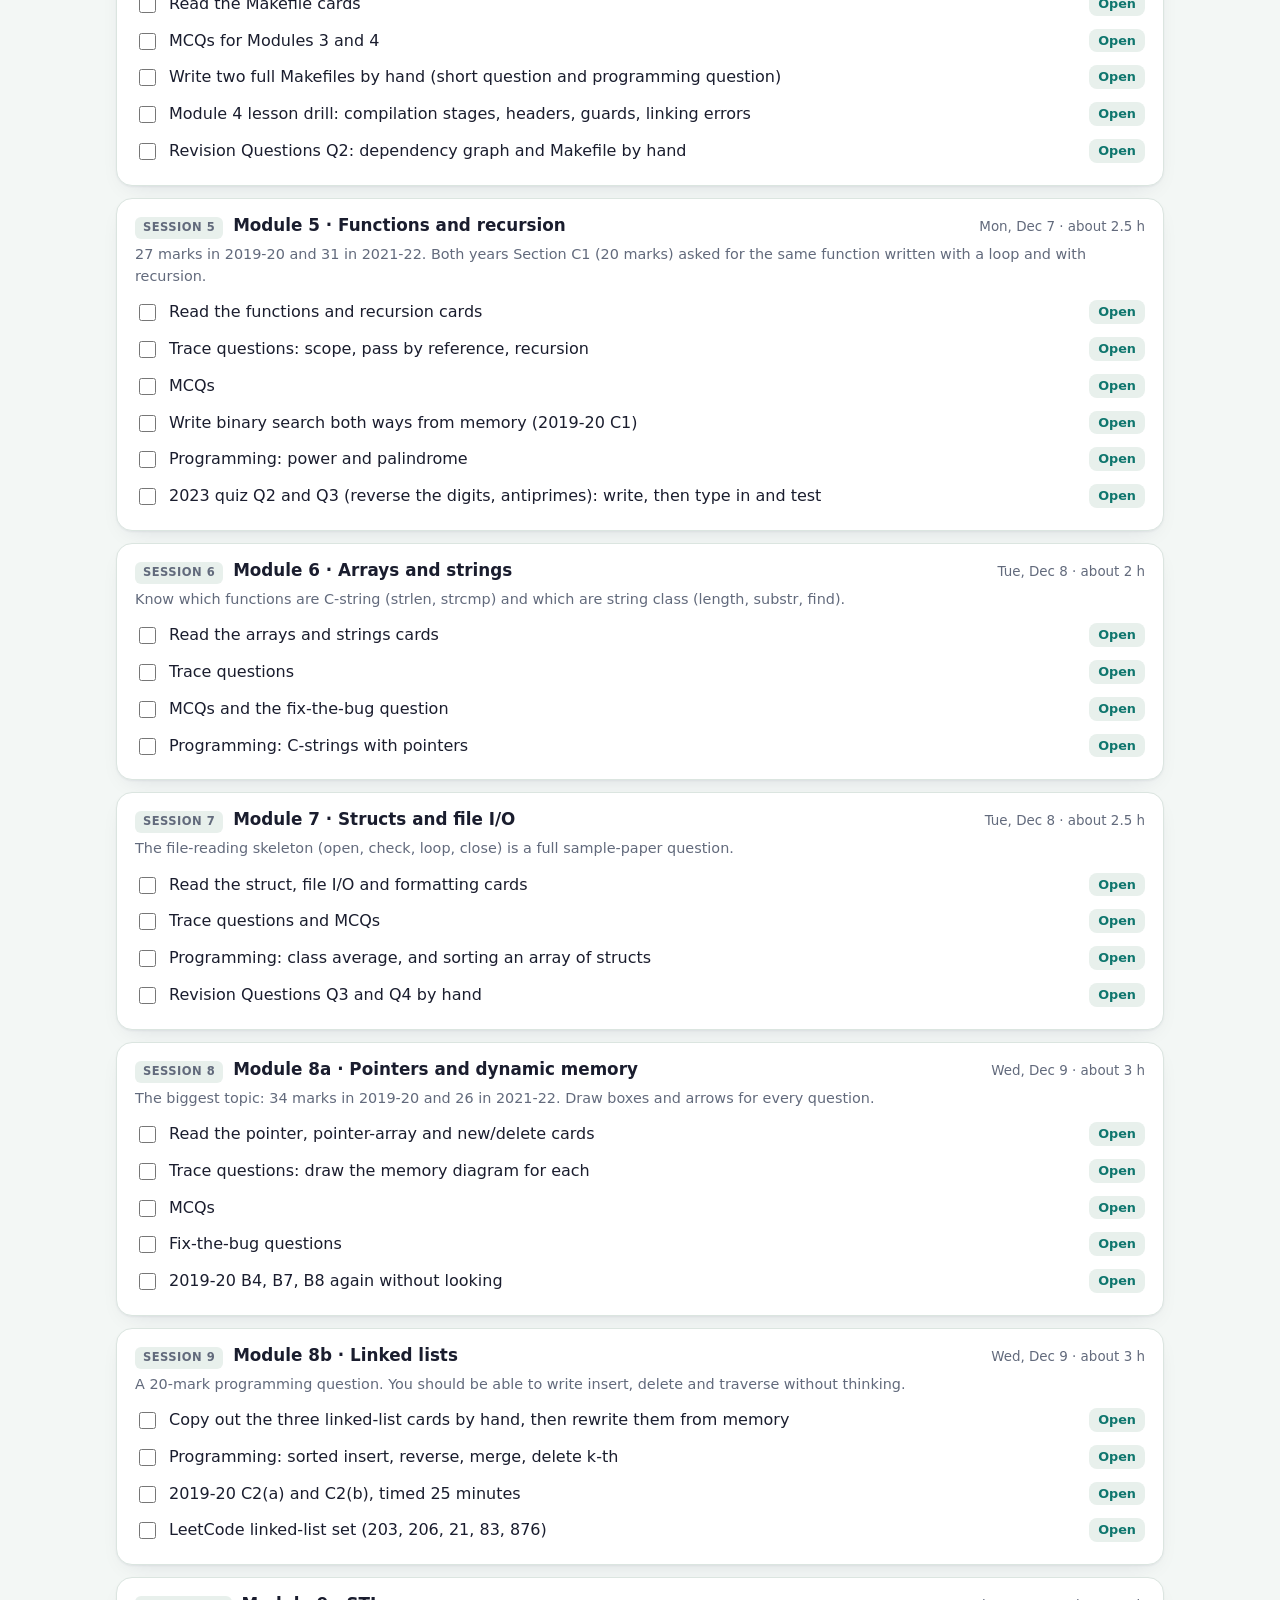
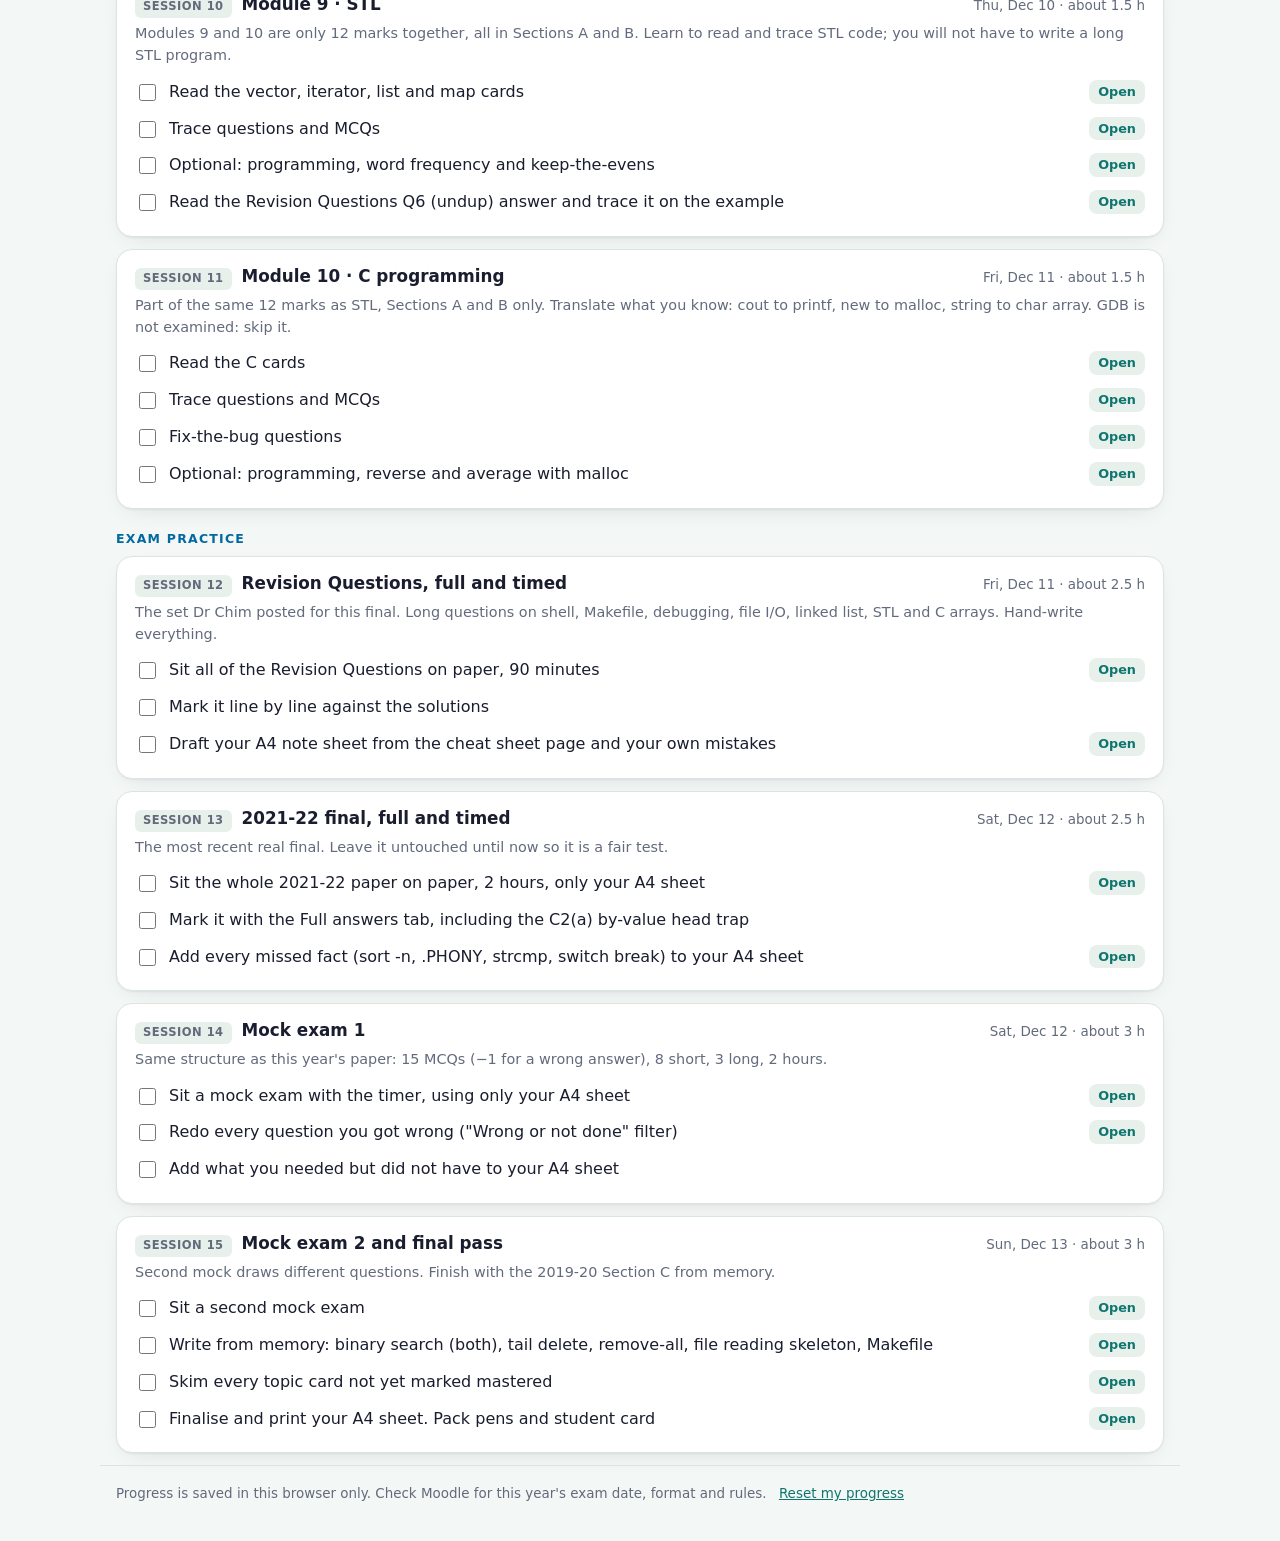
==== commit eddda582: "Update for the 2026 final: hide Git, GDB and classes; 2026 format and mock; 2021-22 final, 2023 quiz" ====
--- a/index.html
+++ b/index.html
@@ -1,5 +1,5 @@
 <!doctype html>
-<html lang="en">
+<html lang="en" data-theme="light">
 <head>
 <meta charset="utf-8">
 <meta name="viewport" content="width=device-width, initial-scale=1">
@@ -17,7 +17,7 @@
     <div class="hero-text">
       <p class="eyebrow">HKU · Programming Technologies</p>
       <h1>COMP2113 Final Hub</h1>
-      <p class="sub">Built from your lecture notes, the 2019-20 paper and the sample paper. Every code answer has been compiled and run.</p>
+      <p class="sub">Built from your lecture notes, the 2019-20 and 2021-22 finals, the 2023 quiz and the sample paper. Every code answer has been compiled and run.</p>
     </div>
     <div class="hero-side">
       <div class="count" id="count"></div>
@@ -63,6 +63,7 @@
 <script src="data/sheet.js"></script>
 <script src="data/checkpoints.js"></script>
 <script src="data/answerkeys.js"></script>
+<script src="data/scope.js"></script>
 <script src="data/drill/m1.js"></script>
 <script src="data/drill/m2.js"></script>
 <script src="data/drill/m3.js"></script>
@@ -73,6 +74,7 @@
 <script src="data/drill/m8.js"></script>
 <script src="data/drill/m9.js"></script>
 <script src="data/drill/m10.js"></script>
+<script src="data/xsets.js"></script>
 <script src="app.js"></script>
 </body>
 </html>
--- a/styles.css
+++ b/styles.css
@@ -169,7 +169,12 @@
 
 /* exam format */
 .wbar { display: grid; grid-template-columns: 150px 1fr 44px; gap: 10px; align-items: center; font-size: .9rem; padding: 4px 0; }
-.wbar .bar { height: 12px; }
+.wbar .bars { display: grid; gap: 3px; }
+.wbar .bar { height: 8px; }
+.wbar .bar.b2 i, .wlegend .k2 { background: var(--a2); }
+.wbar .v { line-height: 1.15; font-size: .82rem; }
+.wlegend { display: flex; gap: 16px; margin-bottom: 6px; }
+.wlegend i { display: inline-block; width: 12px; height: 8px; border-radius: 99px; background: var(--a1); margin-right: 6px; }
 .wbar .v { text-align: right; font-variant-numeric: tabular-nums; font-weight: 700; }
 .wbar small { grid-column: 2 / 4; color: var(--muted); margin-top: -4px; }
 table.plain { border-collapse: collapse; width: 100%; font-size: .93rem; }
@@ -209,7 +214,7 @@
 .self input { width: 64px; font: inherit; padding: 4px 8px; border-radius: 8px; border: 1px solid var(--line); background: var(--card); color: var(--text); }
 
 /* external */
-.ext li { display: grid; grid-template-columns: auto 1fr; gap: 10px; padding: 7px 0; border-bottom: 1px solid var(--line); }
+.ext li { display: grid; grid-template-columns: auto 1fr auto; align-items: start; gap: 10px; padding: 7px 0; border-bottom: 1px solid var(--line); }
 .ext li:last-child { border-bottom: 0; }
 .ext ul { list-style: none; margin: 8px 0 0; padding: 0; }
 .ext input { width: 17px; height: 17px; margin-top: 4px; accent-color: var(--a1); }
